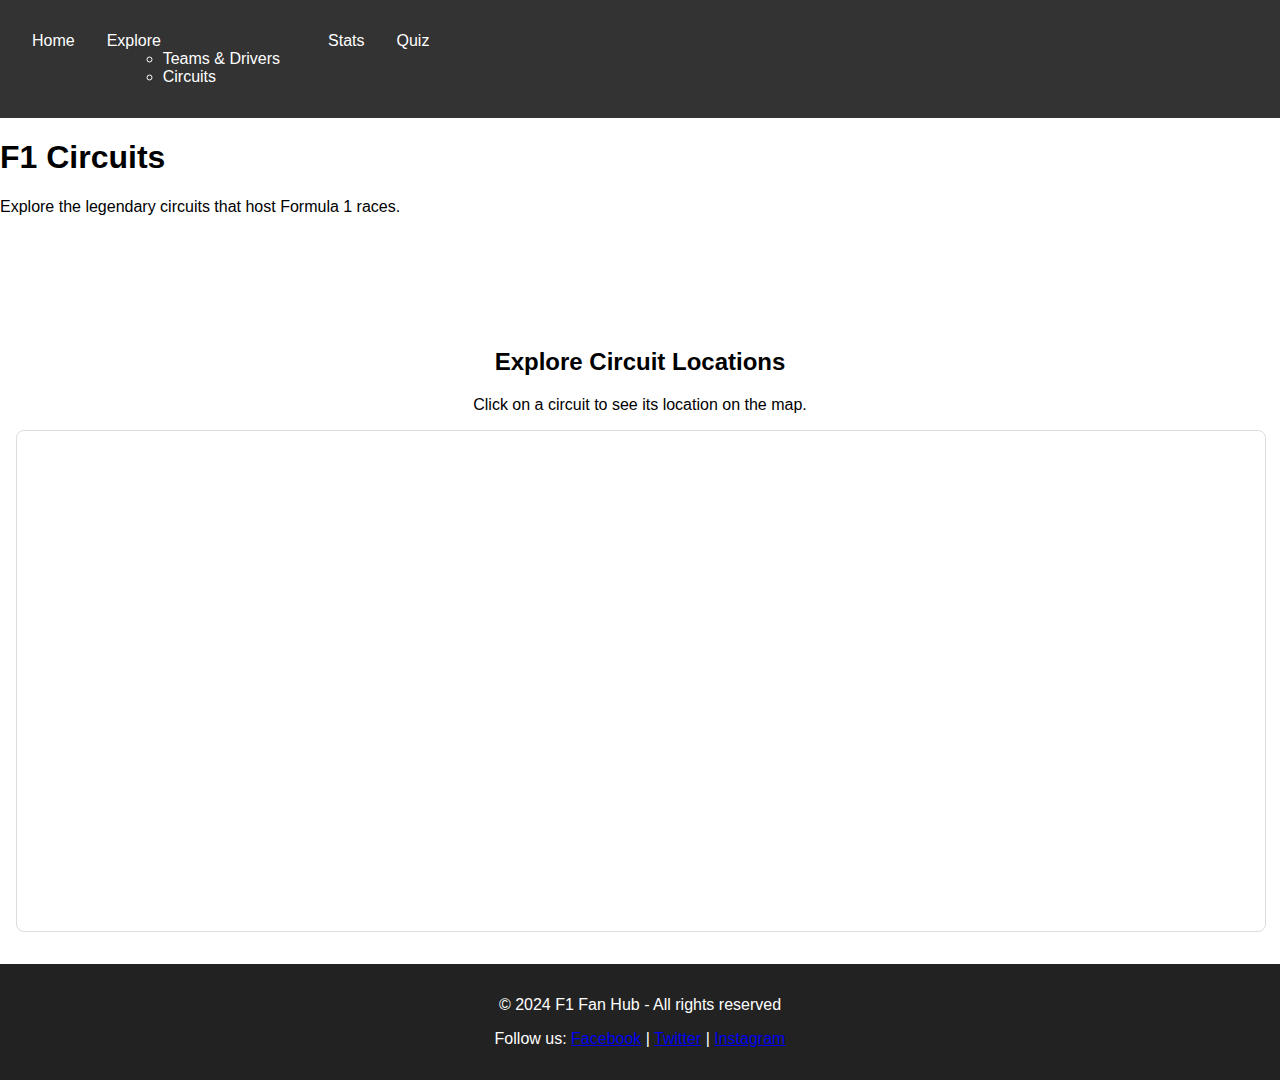
==== circuits.html @ 29d22ce5 "Add initial project files including settings, data, styles, and HTML structure for Formula 1 applica" ====
<!DOCTYPE html>
<html lang="en">
<head>
  <meta charset="UTF-8">
  <meta name="viewport" content="width=device-width, initial-scale=1.0">
  <title>Circuits</title>
  <link rel="stylesheet" href="/styles/circuits.css">
</head>
<body>
  <!-- HEADER -->
  <header>
    <nav>
      <ul class="menu">
        <li><a href="index.html">Home</a></li>
        <li class="dropdown">
          <a href="#">Explore</a>
          <ul class="dropdown-menu">
            <li><a href="teams.html">Teams & Drivers</a></li>
            <li><a href="circuits.html">Circuits</a></li>
          </ul>
        </li>
        <li><a href="stats.html">Stats</a></li>
        <li><a href="quiz.html">Quiz</a></li>
      </ul>
    </nav>
  </header>

  <!-- MAIN CONTENT -->
  <main>
    <!-- Title Section -->
    <section class="page-header">
      <h1>F1 Circuits</h1>
      <p>Explore the legendary circuits that host Formula 1 races.</p>
    </section>

    <!-- Circuits Grid -->
    <section class="circuits">
      <div id="circuits-grid" class="grid">
        <!-- Dynamic content populated with JavaScript -->
      </div>
    </section>

    <!-- Circuit Map Section -->
    <section class="map-section">
      <h2>Explore Circuit Locations</h2>
      <p>Click on a circuit to see its location on the map.</p>
      <div id="map" class="map"></div>
    </section>
  </main>

  <!-- FOOTER -->
  <footer>
    <p>© 2024 F1 Fan Hub - All rights reserved</p>
    <p>Follow us: 
      <a href="#" aria-label="Facebook">Facebook</a> | 
      <a href="#" aria-label="Twitter">Twitter</a> | 
      <a href="#" aria-label="Instagram">Instagram</a>
    </p>
  </footer>

  <!-- JavaScript -->
  <script src="script.js"></script>
</body>
</html>
---- styles/circuits.css ----
/* General styles */
body {
  font-family: Arial, sans-serif;
  margin: 0;
  padding: 0;
}

header {
  background: #333;
  color: white;
  padding: 1rem;
}

.menu {
  display: flex;
  list-style: none;
  padding: 0;
}

.menu li {
  margin: 0 1rem;
}

.menu a {
  text-decoration: none;
  color: white;
}

/* Circuits Section */
.circuits {
  padding: 2rem 1rem;
}

.circuit-card {
  background: white;
  border: 1px solid #ddd;
  border-radius: 8px;
  padding: 1rem;
  text-align: center;
  transition: transform 0.2s, box-shadow 0.2s;
}

.circuit-card:hover {
  transform: scale(1.05);
  box-shadow: 0 4px 8px rgba(0, 0, 0, 0.2);
}

.circuit-image {
  max-width: 100%;
  border-radius: 8px;
  margin-bottom: 1rem;
}

.circuit-card h3 {
  font-size: 1.5rem;
  margin-bottom: 0.5rem;
}

.circuit-card p {
  color: #555;
}

.map-section {
  padding: 2rem 1rem;
  text-align: center;
}

.map {
  width: 100%;
  height: 500px;
  margin-top: 1rem;
  border: 1px solid #ddd;
  border-radius: 8px;
}

/* Footer */
footer {
  background: #222;
  color: white;
  text-align: center;
  padding: 1rem;
}
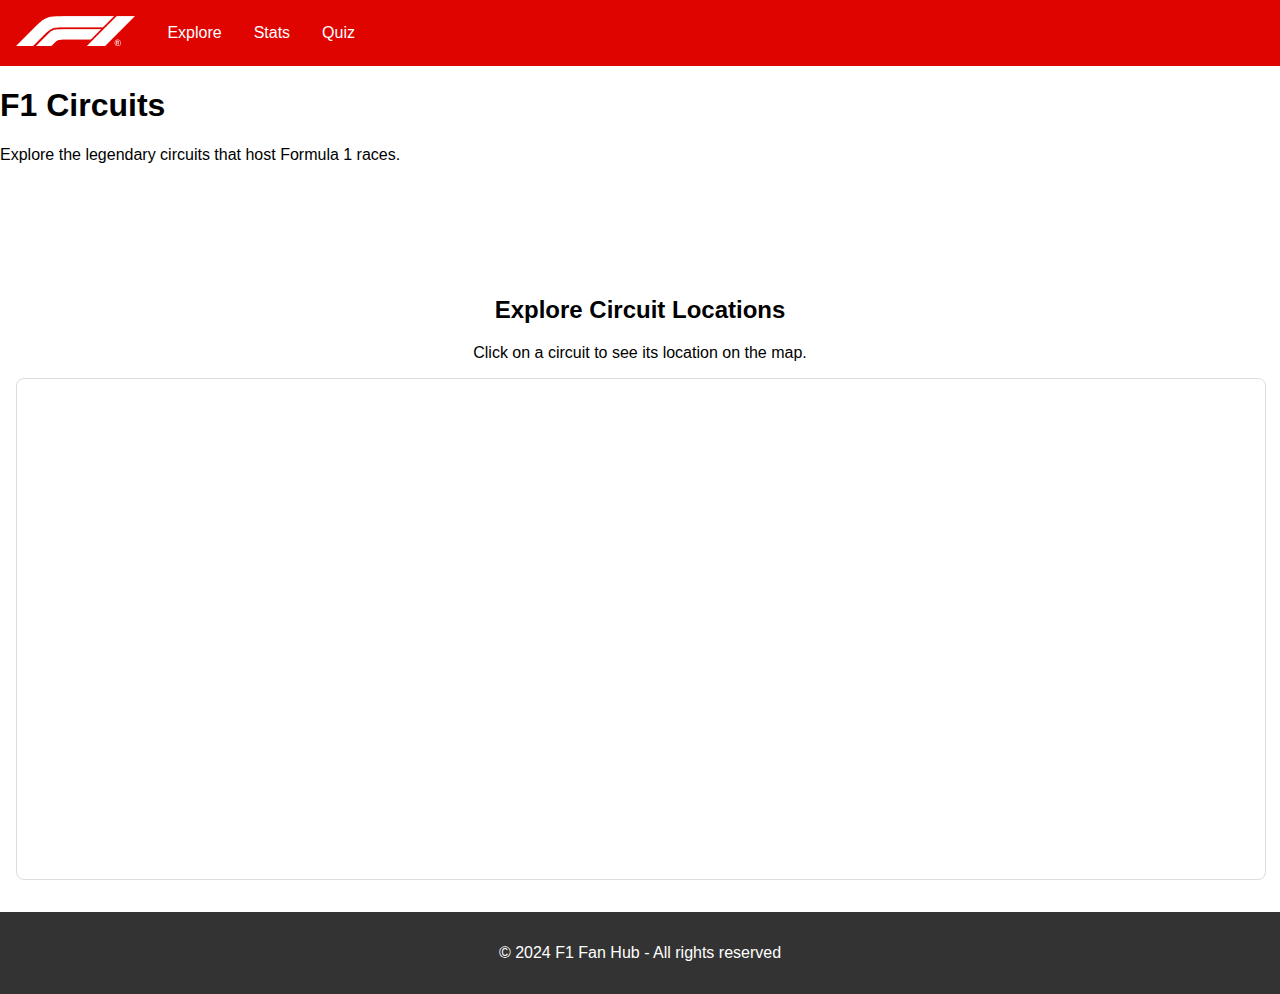
==== commit 80dfc463: "Add F1 logo and update header structure across multiple pages" ====
--- a/circuits.html
+++ b/circuits.html
@@ -9,9 +9,11 @@
 <body>
   <!-- HEADER -->
   <header>
+    <a href="index.html">
+      <img src="images/f1_logo.png" alt="F1 Logo" class="logo">
+    </a>
     <nav>
       <ul class="menu">
-        <li><a href="index.html">Home</a></li>
         <li class="dropdown">
           <a href="#">Explore</a>
           <ul class="dropdown-menu">
@@ -51,11 +53,7 @@
   <!-- FOOTER -->
   <footer>
     <p>© 2024 F1 Fan Hub - All rights reserved</p>
-    <p>Follow us: 
-      <a href="#" aria-label="Facebook">Facebook</a> | 
-      <a href="#" aria-label="Twitter">Twitter</a> | 
-      <a href="#" aria-label="Instagram">Instagram</a>
-    </p>
+    
   </footer>
 
   <!-- JavaScript -->
--- a/styles/circuits.css
+++ b/styles/circuits.css
@@ -1,20 +1,48 @@
 /* General styles */
+html, body{
+  height: 100%;
+}
+
 body {
+  display: flex;
+  flex-direction: column;
   font-family: Arial, sans-serif;
   margin: 0;
   padding: 0;
 }
 
 header {
-  background: #333;
+  display: flex;
+  align-items: center;
+  background: #E00400;
   color: white;
   padding: 1rem;
 }
+
+main
+{
+  flex: 1;
+}
+
+/* Footer */
+footer {
+  background: #333;
+  color: white;
+  text-align: center;
+  padding: 1rem;
+}
+
+header .logo{
+  height: 30px;
+  margin-right: 1rem;
+}
+
 
 .menu {
   display: flex;
   list-style: none;
   padding: 0;
+  margin: 0;
 }
 
 .menu li {
@@ -73,10 +101,38 @@
   border-radius: 8px;
 }
 
-/* Footer */
-footer {
-  background: #222;
-  color: white;
-  text-align: center;
-  padding: 1rem;
+
+
+
+.dropdown {
+  position: relative;
 }
+
+.dropdown-menu {
+  display: none;
+  position: absolute;
+  top: 100%;
+  left: 0;
+  background-color: #fff;
+  box-shadow: 0 2px 5px rgba(0,0,0,0.2);
+  min-width: 150px;
+  z-index: 1;
+}
+
+.dropdown:hover .dropdown-menu {
+  display: block;
+}
+
+.dropdown-menu li {
+  padding: 10px;
+}
+
+.dropdown-menu li a {
+  color: #333;
+  text-decoration: none;
+  display: block;
+}
+
+.dropdown-menu li:hover {
+  background-color: #f5f5f5;
+}
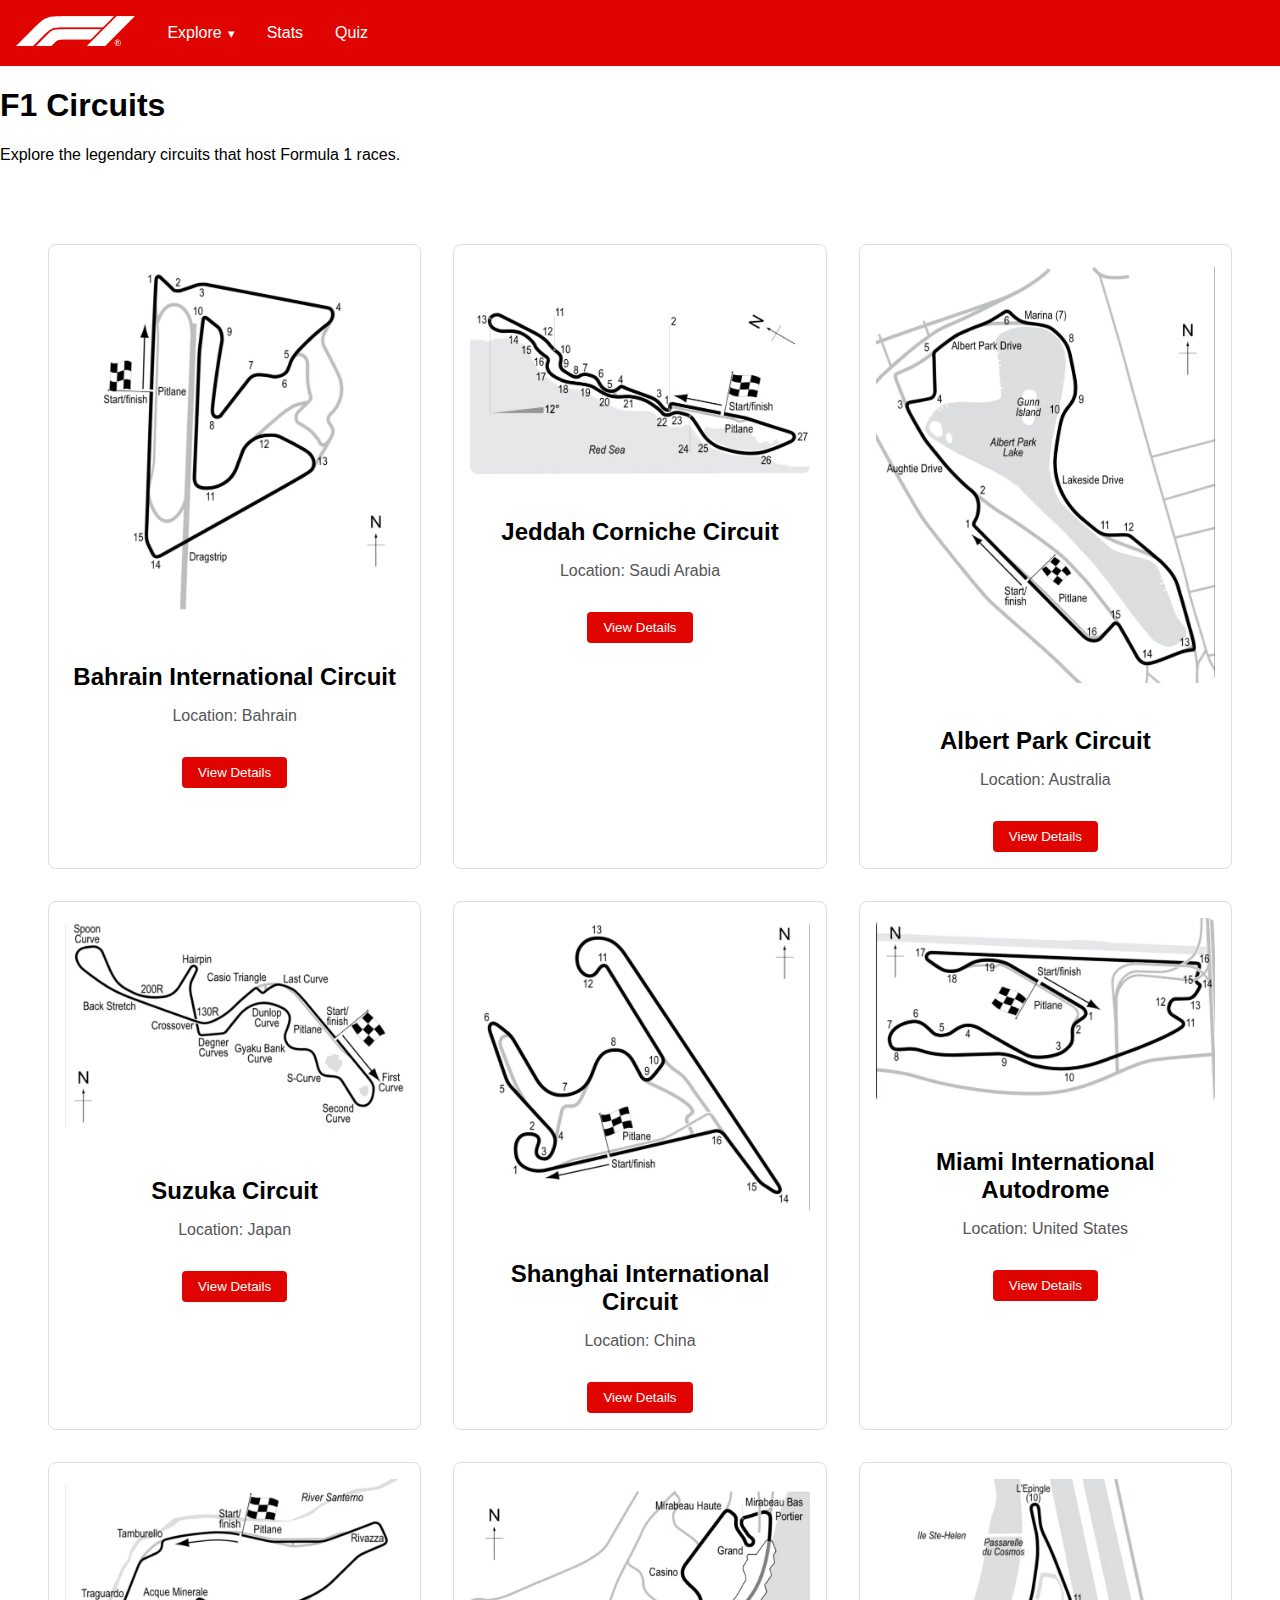
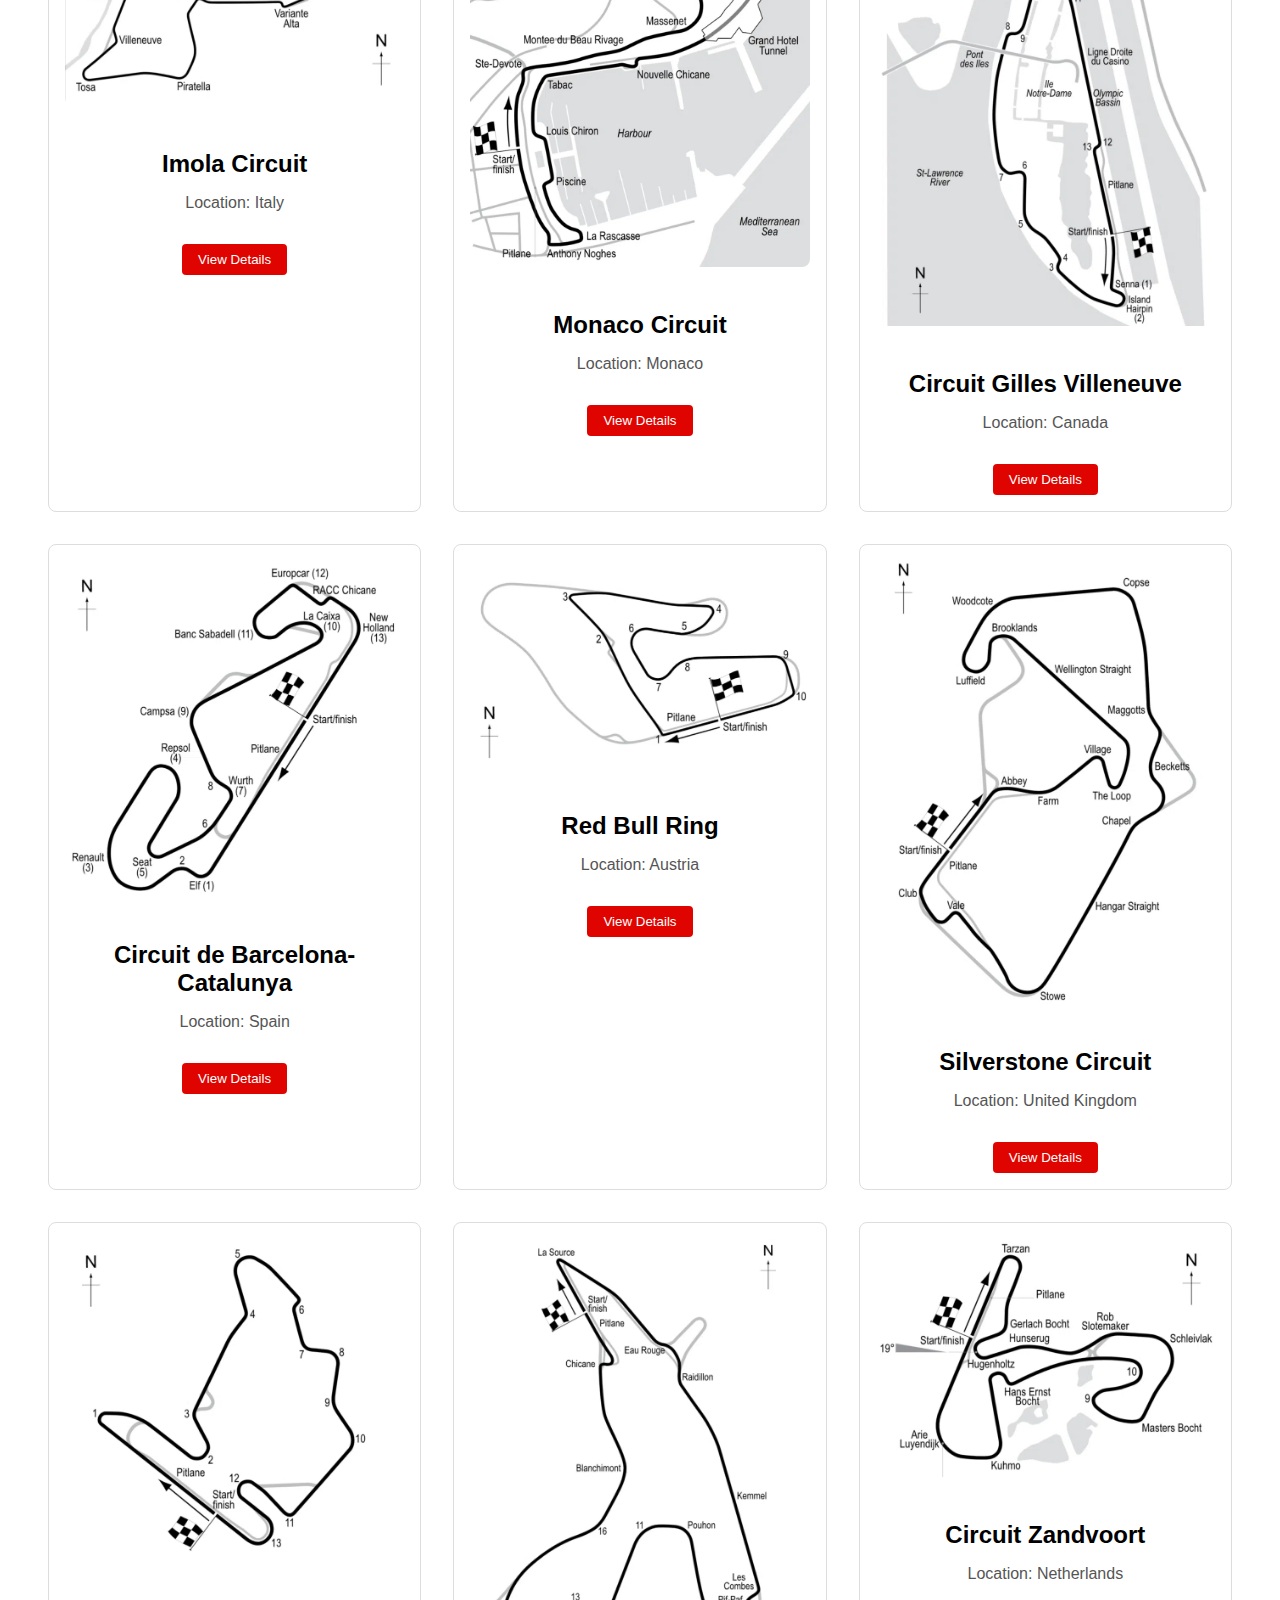
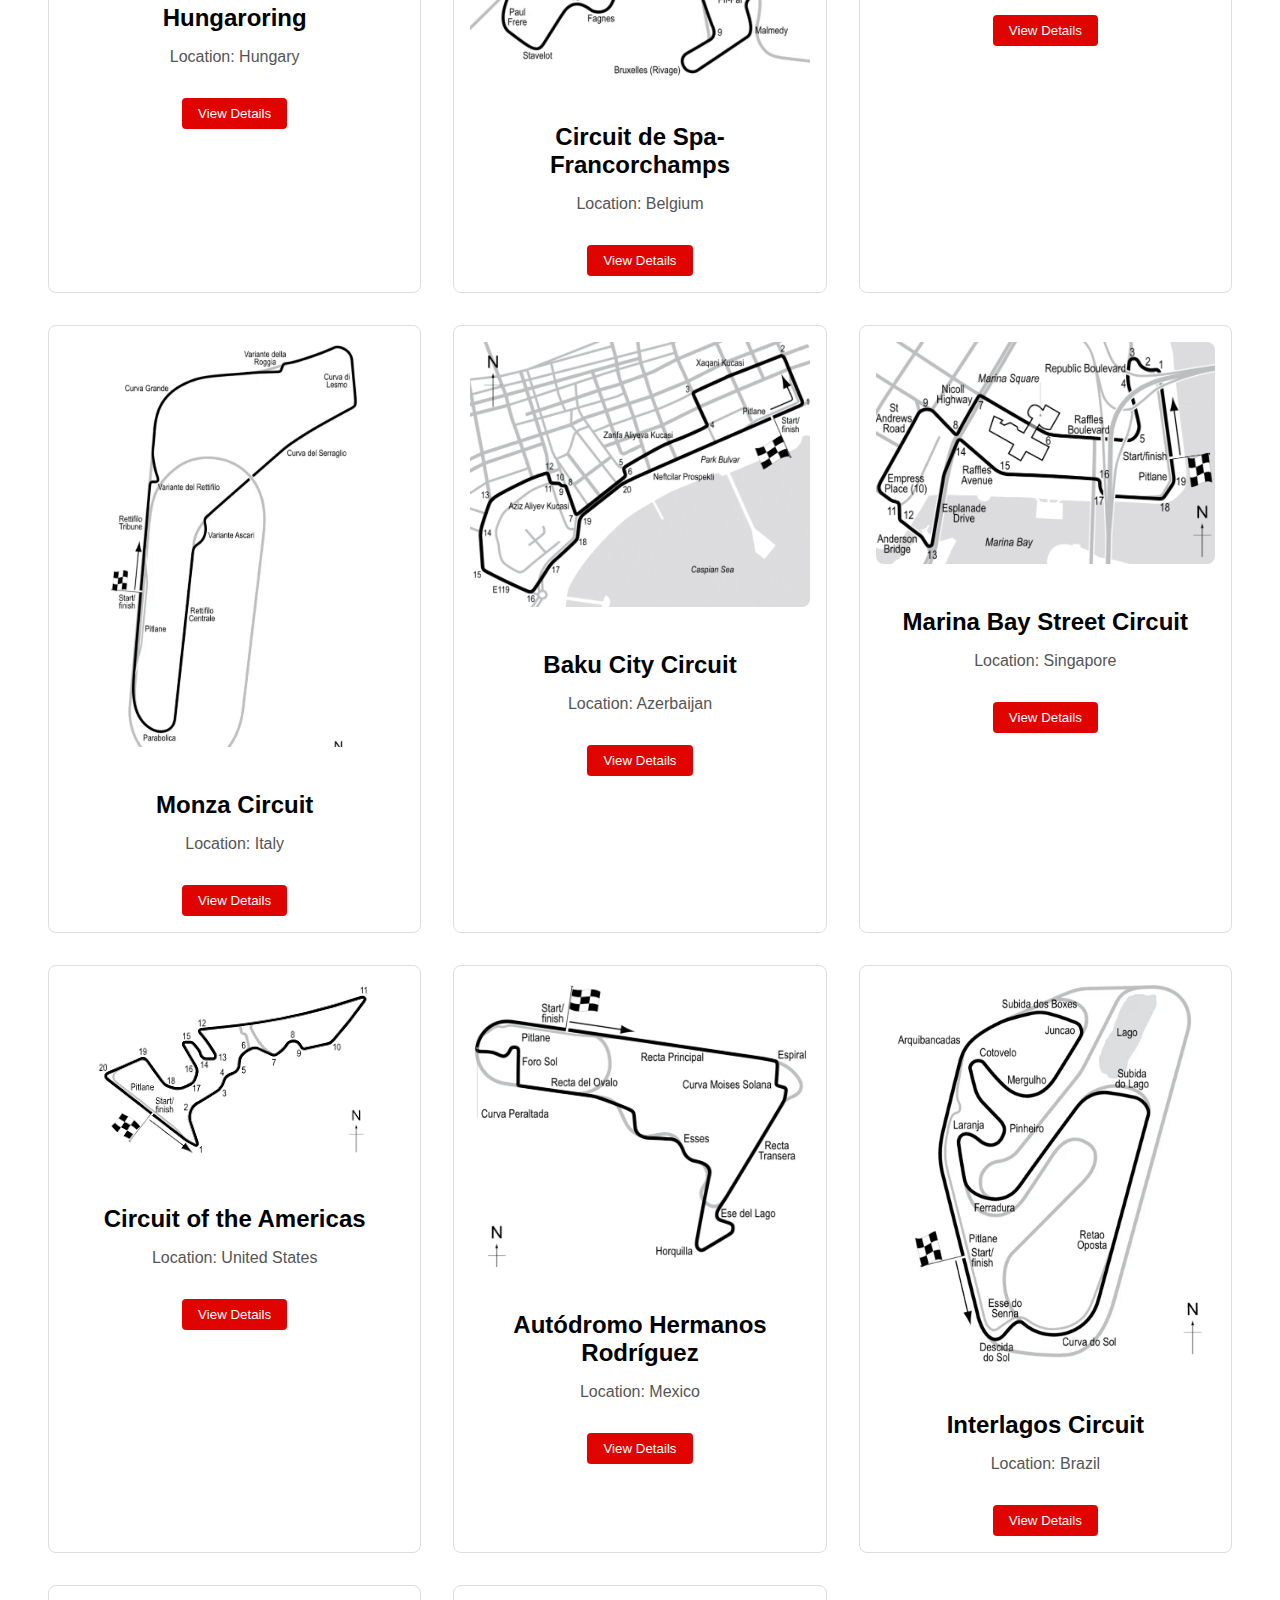
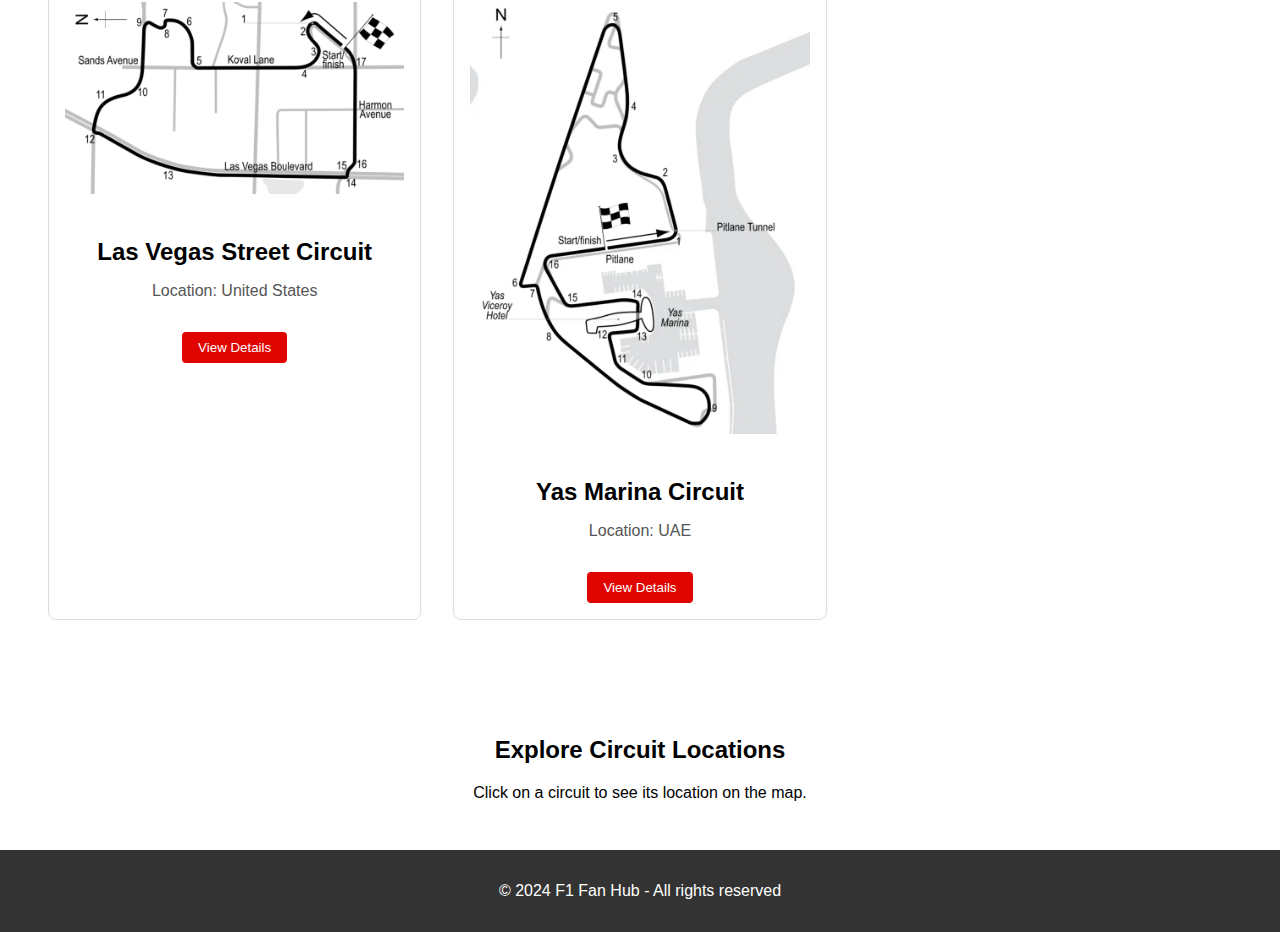
==== commit 134800a7: "Add JavaScript functionality and update HTML structure for F1 application" ====
--- a/circuits.html
+++ b/circuits.html
@@ -1,62 +1,62 @@
 <!DOCTYPE html>
 <html lang="en">
-<head>
-  <meta charset="UTF-8">
-  <meta name="viewport" content="width=device-width, initial-scale=1.0">
-  <title>Circuits</title>
-  <link rel="stylesheet" href="/styles/circuits.css">
-</head>
-<body>
-  <!-- HEADER -->
-  <header>
-    <a href="index.html">
-      <img src="images/f1_logo.png" alt="F1 Logo" class="logo">
-    </a>
-    <nav>
-      <ul class="menu">
-        <li class="dropdown">
-          <a href="#">Explore</a>
-          <ul class="dropdown-menu">
-            <li><a href="teams.html">Teams & Drivers</a></li>
-            <li><a href="circuits.html">Circuits</a></li>
-          </ul>
-        </li>
-        <li><a href="stats.html">Stats</a></li>
-        <li><a href="quiz.html">Quiz</a></li>
-      </ul>
-    </nav>
-  </header>
+  <head>
+    <meta charset="UTF-8" />
+    <meta name="viewport" content="width=device-width, initial-scale=1.0" />
+    <title>Circuits</title>
+    <link rel="stylesheet" href="styles/circuits.css" />
+    
+    <script src="script/circuits.js"></script>
+  </head>
+  <body>
+    <!-- HEADER -->
+     <header>
+      <a href="index.html">
+        <img src="images/f1_logo.png" alt="F1 Logo" class="logo" />
+      </a>
+      <nav>
+        <ul class="menu">
+          <li class="dropdown">
+            <a href="#">Explore</a>
+            <ul class="dropdown-menu">
+              <li><a href="teams.html">Teams & Drivers</a></li>
+              <li><a href="circuits.html">Circuits</a></li>
+            </ul>
+          </li>
+          <li><a href="stats.html">Stats</a></li>
+          <li><a href="quiz.html">Quiz</a></li>
+        </ul>
+      </nav>
+    </header>
 
-  <!-- MAIN CONTENT -->
-  <main>
-    <!-- Title Section -->
-    <section class="page-header">
-      <h1>F1 Circuits</h1>
-      <p>Explore the legendary circuits that host Formula 1 races.</p>
-    </section>
+    <!-- MAIN CONTENT -->
+    <main>
+      <!-- Title Section -->
+      <section class="page-header">
+        <h1>F1 Circuits</h1>
+        <p>Explore the legendary circuits that host Formula 1 races.</p>
+      </section>
 
-    <!-- Circuits Grid -->
-    <section class="circuits">
-      <div id="circuits-grid" class="grid">
-        <!-- Dynamic content populated with JavaScript -->
-      </div>
-    </section>
+      <!-- Circuits Grid -->
+      <section class="circuits">
+        <div id="circuits-grid" class="grid">
+          <!-- Dynamic content populated with JavaScript -->
+        </div>
+      </section>
 
-    <!-- Circuit Map Section -->
-    <section class="map-section">
-      <h2>Explore Circuit Locations</h2>
-      <p>Click on a circuit to see its location on the map.</p>
-      <div id="map" class="map"></div>
-    </section>
-  </main>
+      <!-- Circuit Map Section -->
+      <section class="map-section">
+        <h2>Explore Circuit Locations</h2>
+        <p>Click on a circuit to see its location on the map.</p>
+        <div id="map" class="map"></div>
+      </section>
+    </main>
 
-  <!-- FOOTER -->
-  <footer>
-    <p>© 2024 F1 Fan Hub - All rights reserved</p>
-    
-  </footer>
+    <!-- FOOTER -->
+    <footer>
+      <p>© 2024 F1 Fan Hub - All rights reserved</p>
+    </footer>
 
-  <!-- JavaScript -->
-  <script src="script.js"></script>
-</body>
+    <!-- JavaScript -->
+  </body>
 </html>
--- a/styles/circuits.css
+++ b/styles/circuits.css
@@ -1,5 +1,6 @@
 /* General styles */
-html, body{
+html,
+body {
   height: 100%;
 }
 
@@ -14,13 +15,12 @@
 header {
   display: flex;
   align-items: center;
-  background: #E00400;
+  background: #e00400;
   color: white;
   padding: 1rem;
 }
 
-main
-{
+main {
   flex: 1;
 }
 
@@ -32,11 +32,10 @@
   padding: 1rem;
 }
 
-header .logo{
+header .logo {
   height: 30px;
   margin-right: 1rem;
 }
-
 
 .menu {
   display: flex;
@@ -93,30 +92,93 @@
   text-align: center;
 }
 
-.map {
+.circuit-info {
   width: 100%;
-  height: 500px;
-  margin-top: 1rem;
+  max-width: 600px;
+  margin: 2rem auto;
+  padding: 2rem;
+  background: white;
   border: 1px solid #ddd;
   border-radius: 8px;
-}
-
-
-
+  box-shadow: 0 2px 4px rgba(0, 0, 0, 0.1);
+}
+
+.circuit-info h3 {
+  color: #e00400;
+  margin-bottom: 1rem;
+}
+
+.circuit-info p {
+  margin: 0.5rem 0;
+  color: #333;
+}
+
+.grid {
+  display: grid;
+  grid-template-columns: repeat(auto-fit, minmax(300px, 1fr));
+  gap: 2rem;
+  padding: 2rem;
+}
+
+.btn {
+  background: #e00400;
+  color: white;
+  border: none;
+  padding: 0.5rem 1rem;
+  border-radius: 4px;
+  cursor: pointer;
+  margin-top: 1rem;
+}
+
+.btn:hover {
+  background: #b30300;
+}
 
 .dropdown {
   position: relative;
+}
+
+.dropdown::after {
+  content: "";
+  position: absolute;
+  height: 20px;
+  width: 100%;
+  bottom: -20px;
+  left: 0;
+}
+
+.dropdown > a::after {
+  content: "▾";
+  font-size: 0.8em;
+  margin-left: 6px;
 }
 
 .dropdown-menu {
   display: none;
   position: absolute;
   top: 100%;
-  left: 0;
-  background-color: #fff;
-  box-shadow: 0 2px 5px rgba(0,0,0,0.2);
-  min-width: 150px;
+  left: 50%;
+  transform: translateX(-50%);
+  background-color: white;
+  box-shadow: 0 4px 12px rgba(0, 0, 0, 0.1);
+  min-width: 180px;
   z-index: 1;
+  border-radius: 0 0 4px 4px;
+  border-top: 3px solid #e00400;
+  overflow: hidden;
+  animation: dropdownFade 0.2s ease;
+  padding: 5px 0;
+}
+
+@keyframes dropdownFade {
+  from {
+    opacity: 0;
+    transform: translateX(-50%) translateY(-10px);
+  }
+  to {
+    opacity: 1;
+    transform: translateX(-50%) translateY(0);
+  }
 }
 
 .dropdown:hover .dropdown-menu {
@@ -124,15 +186,30 @@
 }
 
 .dropdown-menu li {
-  padding: 10px;
+  padding: 8px 12px;
+  margin: 0;
+  border-bottom: 1px solid #eee;
+  transition: all 0.2s ease;
+}
+
+.dropdown-menu li:last-child {
+  border-bottom: none;
 }
 
 .dropdown-menu li a {
   color: #333;
-  text-decoration: none;
+  font-size: 0.9em;
+  font-weight: 500;
+  transition: all 0.2s ease;
   display: block;
+  padding-left: 0;
 }
 
 .dropdown-menu li:hover {
-  background-color: #f5f5f5;
-}
+  background-color: #fff5f5;
+}
+
+.dropdown-menu li:hover a {
+  color: #e00400;
+  transform: translateX(3px);
+}
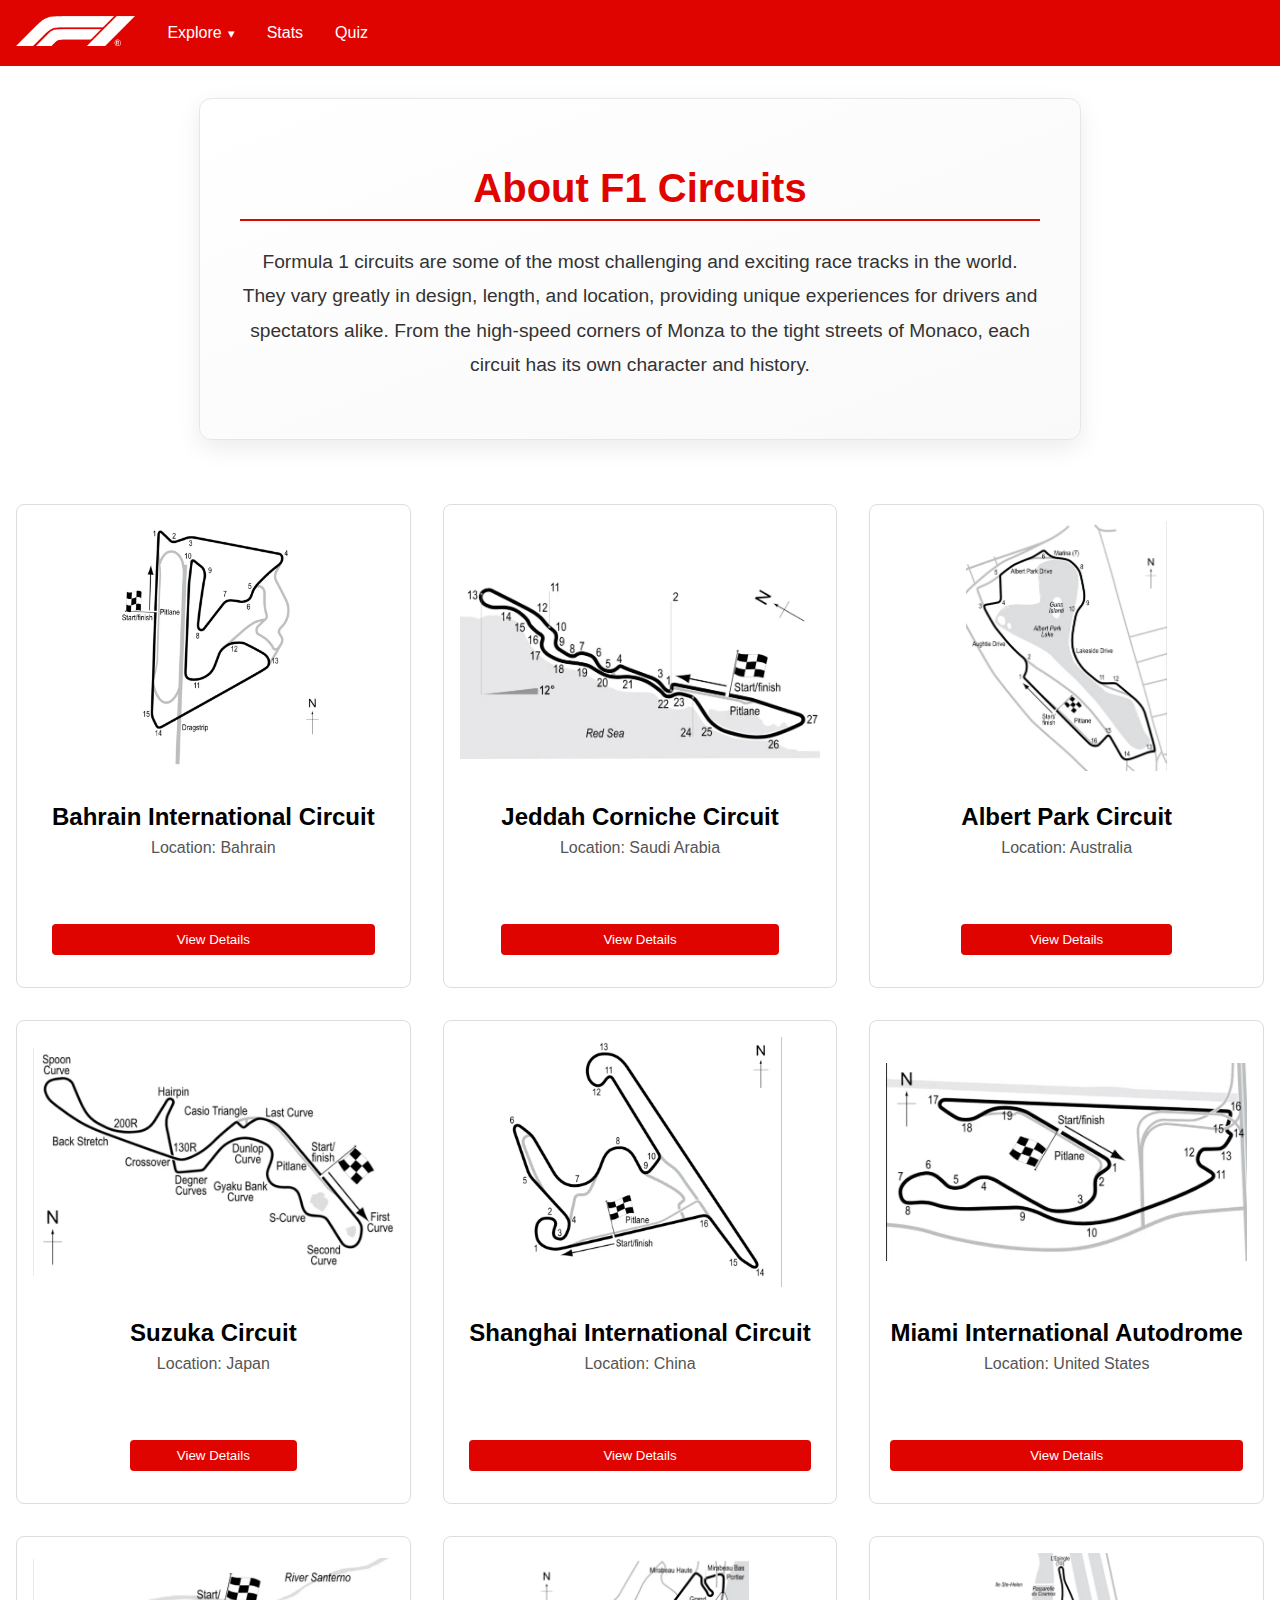
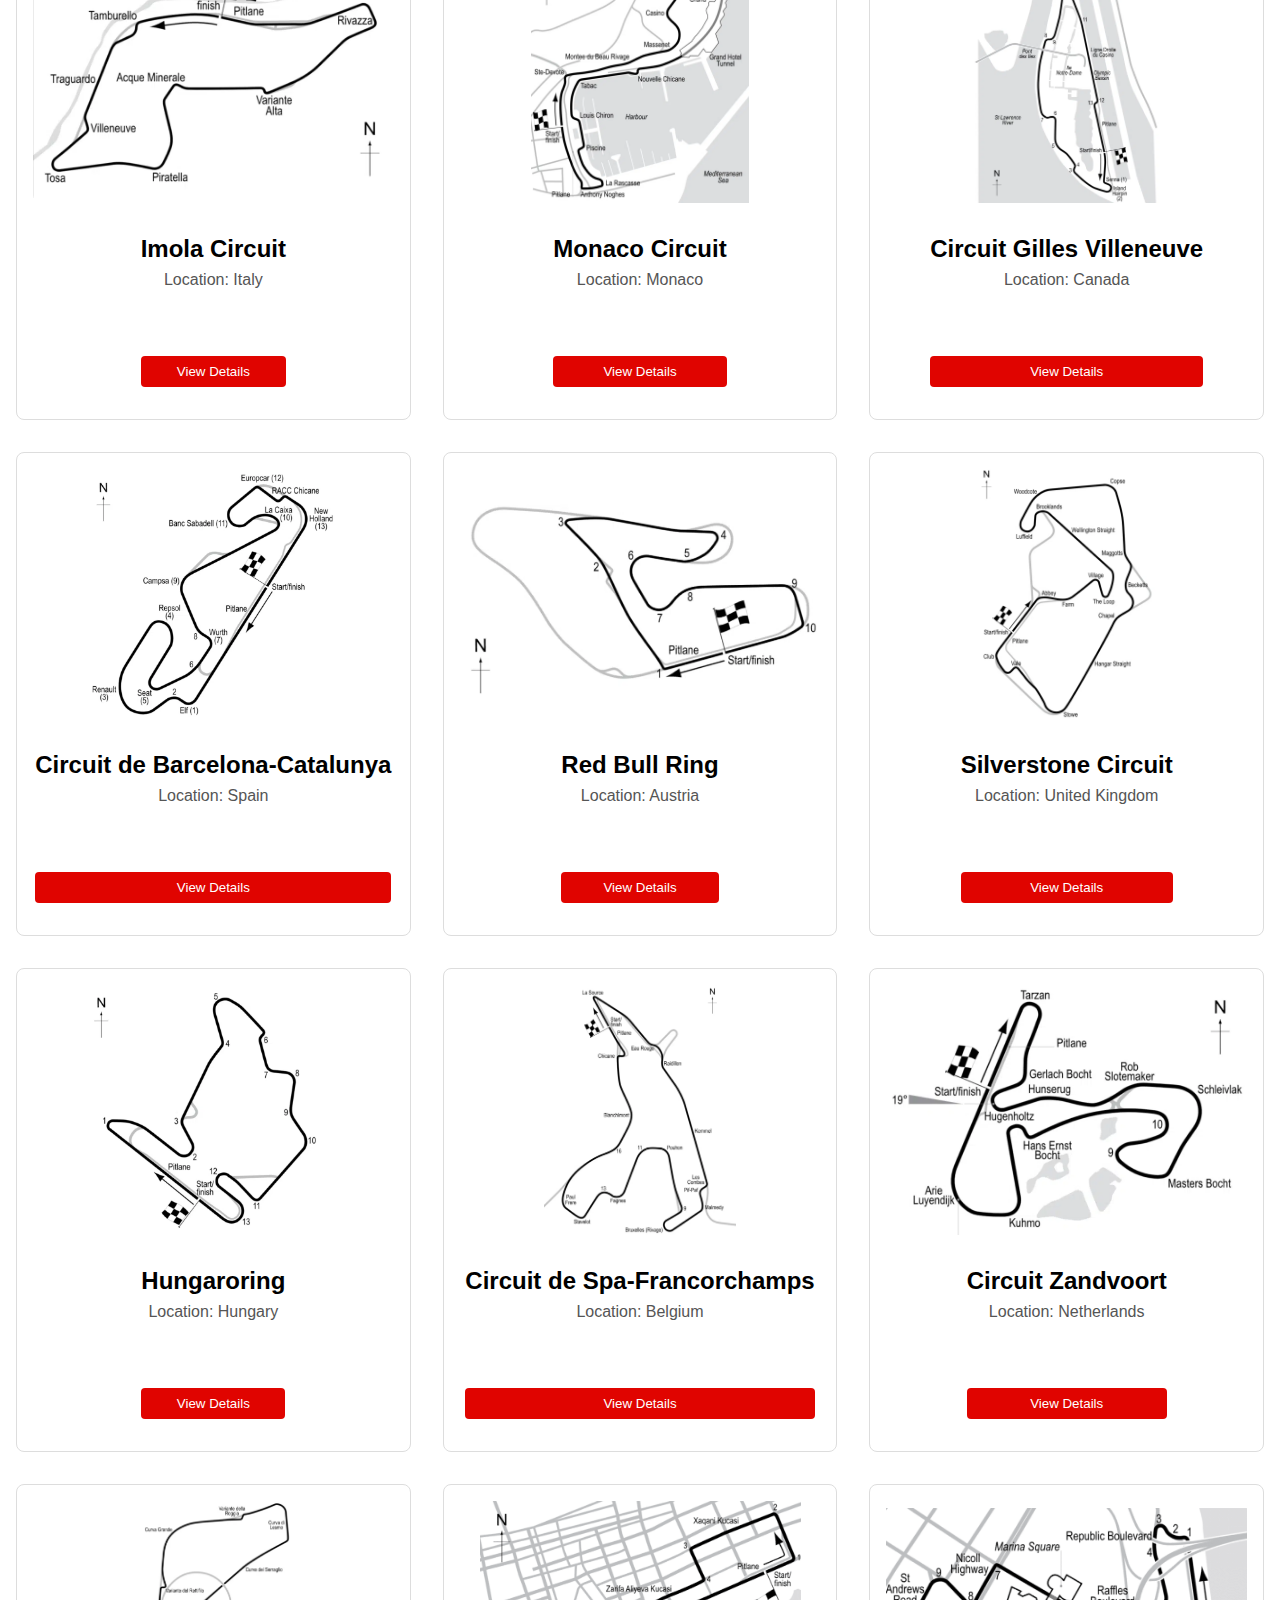
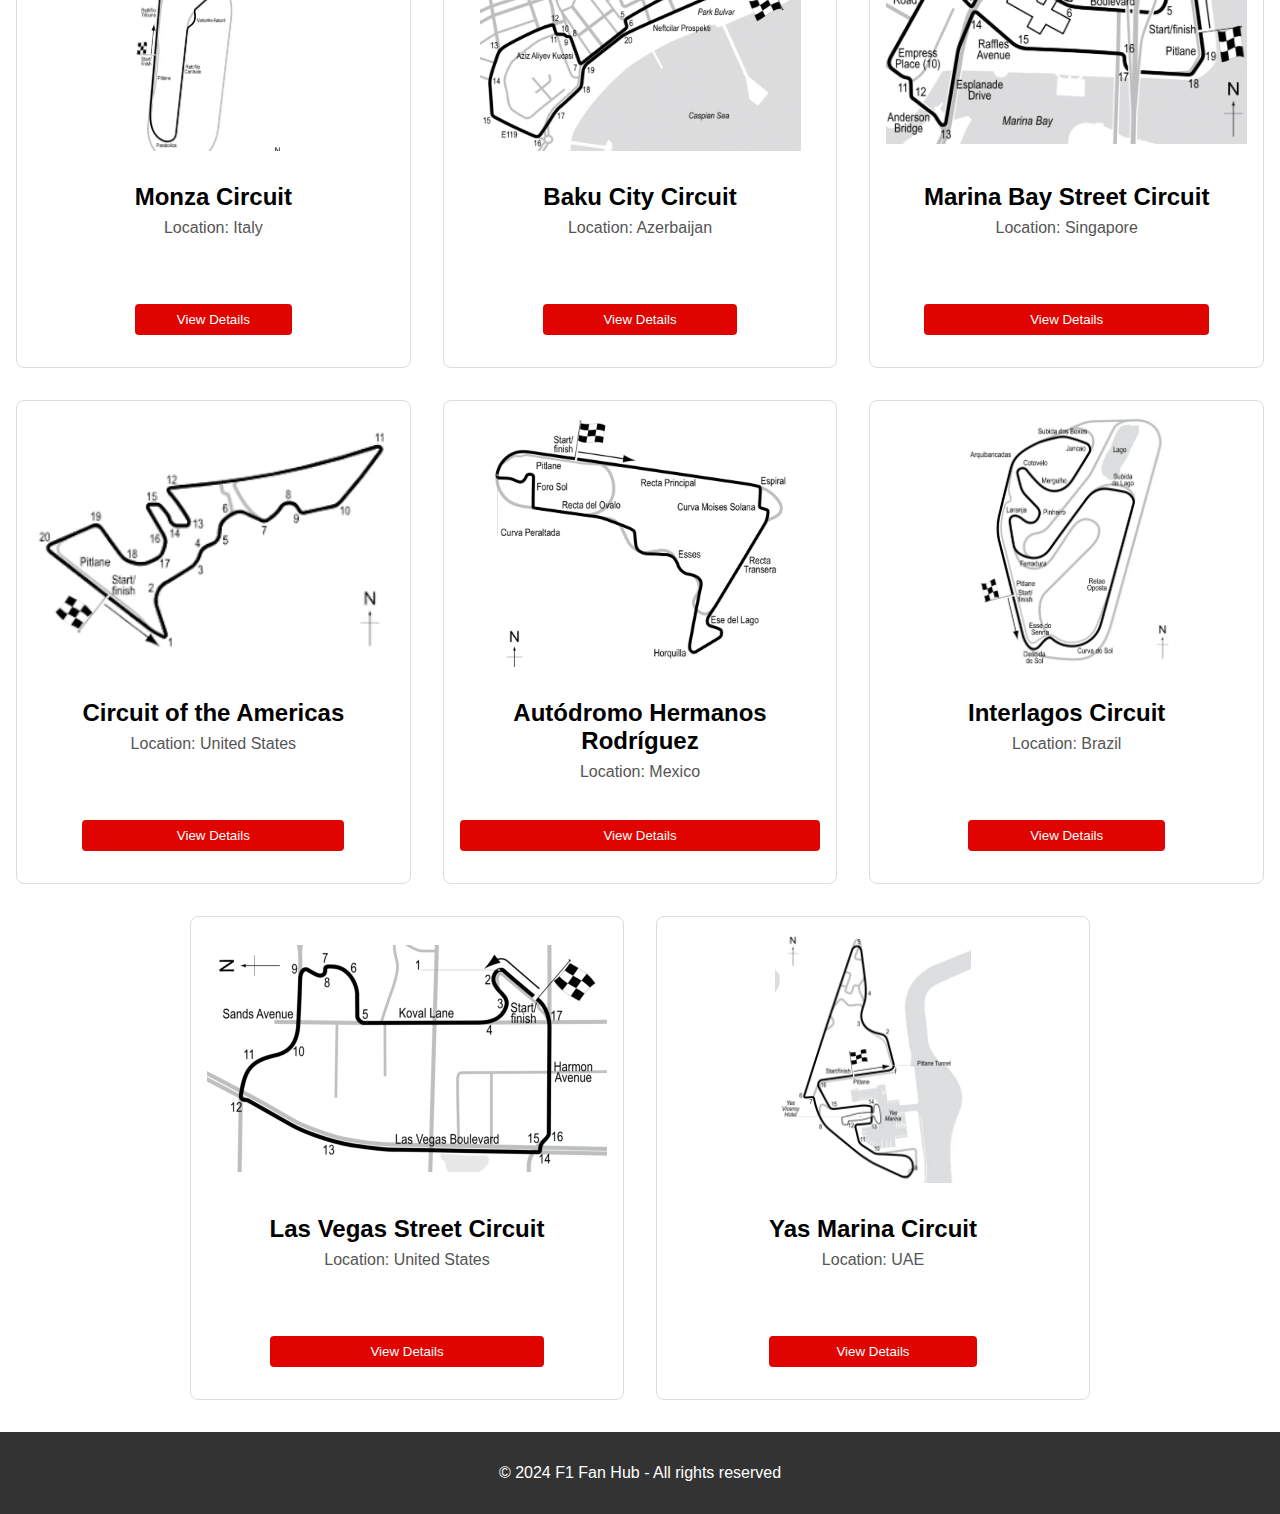
==== commit f8bbff44: "Remove unused JavaScript file and enhance responsive design across multiple stylesheets and HTML str" ====
--- a/circuits.html
+++ b/circuits.html
@@ -5,12 +5,12 @@
     <meta name="viewport" content="width=device-width, initial-scale=1.0" />
     <title>Circuits</title>
     <link rel="stylesheet" href="styles/circuits.css" />
-    
+
     <script src="script/circuits.js"></script>
   </head>
   <body>
     <!-- HEADER -->
-     <header>
+    <header>
       <a href="index.html">
         <img src="images/f1_logo.png" alt="F1 Logo" class="logo" />
       </a>
@@ -31,10 +31,16 @@
 
     <!-- MAIN CONTENT -->
     <main>
-      <!-- Title Section -->
-      <section class="page-header">
-        <h1>F1 Circuits</h1>
-        <p>Explore the legendary circuits that host Formula 1 races.</p>
+      <!-- General Information Section -->
+      <section class="general-info">
+        <h1>About F1 Circuits</h1>
+        <p>
+          Formula 1 circuits are some of the most challenging and exciting race
+          tracks in the world. They vary greatly in design, length, and
+          location, providing unique experiences for drivers and spectators
+          alike. From the high-speed corners of Monza to the tight streets of
+          Monaco, each circuit has its own character and history.
+        </p>
       </section>
 
       <!-- Circuits Grid -->
@@ -42,13 +48,7 @@
         <div id="circuits-grid" class="grid">
           <!-- Dynamic content populated with JavaScript -->
         </div>
-      </section>
-
-      <!-- Circuit Map Section -->
-      <section class="map-section">
-        <h2>Explore Circuit Locations</h2>
-        <p>Click on a circuit to see its location on the map.</p>
-        <div id="map" class="map"></div>
+        <div id="circuit-details" class="circuit-details"></div>
       </section>
     </main>
 
--- a/styles/circuits.css
+++ b/styles/circuits.css
@@ -55,6 +55,10 @@
 
 /* Circuits Section */
 .circuits {
+  display: flex;
+  flex-direction: column;
+  align-items: center;
+  gap: 2rem;
   padding: 2rem 1rem;
 }
 
@@ -65,6 +69,15 @@
   padding: 1rem;
   text-align: center;
   transition: transform 0.2s, box-shadow 0.2s;
+  flex: 1;
+  min-width: 280px;
+  max-width: 400px;
+  display: flex;
+  flex-direction: column;
+  align-items: center;
+  gap: 1rem;
+  height: 450px; /* Fixed height for consistency */
+  justify-content: space-between;
 }
 
 .circuit-card:hover {
@@ -73,18 +86,29 @@
 }
 
 .circuit-image {
-  max-width: 100%;
+  width: 100%;
+  height: 250px; /* Fixed height for images */
+  object-fit: contain;
   border-radius: 8px;
-  margin-bottom: 1rem;
+  margin-bottom: 0; /* Remove margin since we're using flex */
+}
+
+.circuit-info-wrapper {
+  flex: 1;
+  display: flex;
+  flex-direction: column;
+  justify-content: space-between;
+  padding: 1rem 0;
 }
 
 .circuit-card h3 {
   font-size: 1.5rem;
-  margin-bottom: 0.5rem;
+  margin: 0;
 }
 
 .circuit-card p {
   color: #555;
+  margin: 0.5rem 0;
 }
 
 .map-section {
@@ -114,10 +138,13 @@
 }
 
 .grid {
-  display: grid;
-  grid-template-columns: repeat(auto-fit, minmax(300px, 1fr));
+  display: flex;
+  flex-wrap: wrap;
+  justify-content: center;
   gap: 2rem;
-  padding: 2rem;
+  width: 100%;
+  max-width: 1400px;
+  padding: 0 1rem;
 }
 
 .btn {
@@ -128,6 +155,7 @@
   border-radius: 4px;
   cursor: pointer;
   margin-top: 1rem;
+  margin-top: auto; /* Push button to bottom */
 }
 
 .btn:hover {
@@ -213,3 +241,134 @@
   color: #e00400;
   transform: translateX(3px);
 }
+
+.circuit-details {
+  width: 100%;
+  max-width: 800px;
+  display: flex;
+  flex-direction: column;
+  gap: 1rem;
+  margin: 2rem auto;
+  padding: 2.5rem;
+  background: linear-gradient(to bottom right, #ffffff, #f9f9f9);
+  border: 1px solid #e6e6e6;
+  border-radius: 12px;
+  box-shadow: 0 8px 24px rgba(0, 0, 0, 0.08);
+  display: none;
+  text-align: left;
+}
+
+.circuit-details.active {
+  display: block;
+  animation: fadeIn 0.4s ease-out;
+}
+
+.circuit-details h3 {
+  color: #e00400;
+  font-size: 2rem;
+  margin-bottom: 1.5rem;
+  border-bottom: 2px solid #e00400;
+  padding-bottom: 0.5rem;
+}
+
+.circuit-details p {
+  font-size: 1.1rem;
+  line-height: 1.6;
+  margin: 1rem 0;
+  padding: 0.5rem 0;
+  border-bottom: 1px solid #eee;
+  display: flex;
+  justify-content: space-between;
+  align-items: center;
+  flex-wrap: wrap;
+  gap: 1rem;
+}
+
+.circuit-details p:last-child {
+  border-bottom: none;
+}
+
+@keyframes fadeIn {
+  from {
+    opacity: 0;
+    transform: translateY(-10px);
+  }
+  to {
+    opacity: 1;
+    transform: translateY(0);
+  }
+}
+
+.general-info {
+  max-width: 800px;
+  margin: 2rem auto;
+  padding: 2.5rem;
+  background: linear-gradient(to bottom right, #ffffff, #f9f9f9);
+  border: 1px solid #e6e6e6;
+  border-radius: 12px;
+  box-shadow: 0 8px 24px rgba(0, 0, 0, 0.08);
+  text-align: center;
+}
+
+.general-info h1 {
+  color: #e00400;
+  font-size: 2.5rem;
+  margin-bottom: 1.5rem;
+  border-bottom: 2px solid #e00400;
+  padding-bottom: 0.5rem;
+}
+
+.general-info p {
+  font-size: 1.2rem;
+  line-height: 1.8;
+  color: #333;
+  margin: 1rem 0;
+}
+
+/* Responsive adjustments */
+@media (max-width: 768px) {
+  .circuit-card {
+    min-width: 100%;
+  }
+
+  .circuit-details {
+    padding: 1.5rem;
+  }
+
+  .circuit-details p {
+    flex-direction: column;
+    align-items: flex-start;
+    text-align: left;
+  }
+
+  header {
+    flex-direction: column;
+    gap: 1rem;
+    padding: 1rem 0.5rem;
+  }
+
+  .menu {
+    flex-wrap: wrap;
+    justify-content: center;
+  }
+}
+
+@media (max-width: 480px) {
+  .circuit-image {
+    min-height: 120px;
+    max-height: 200px;
+    height: 200px;
+  }
+
+  .circuit-card h3 {
+    font-size: 1.2rem;
+  }
+
+  .circuit-details h3 {
+    font-size: 1.5rem;
+  }
+
+  .circuit-card {
+    height: 400px;
+  }
+}
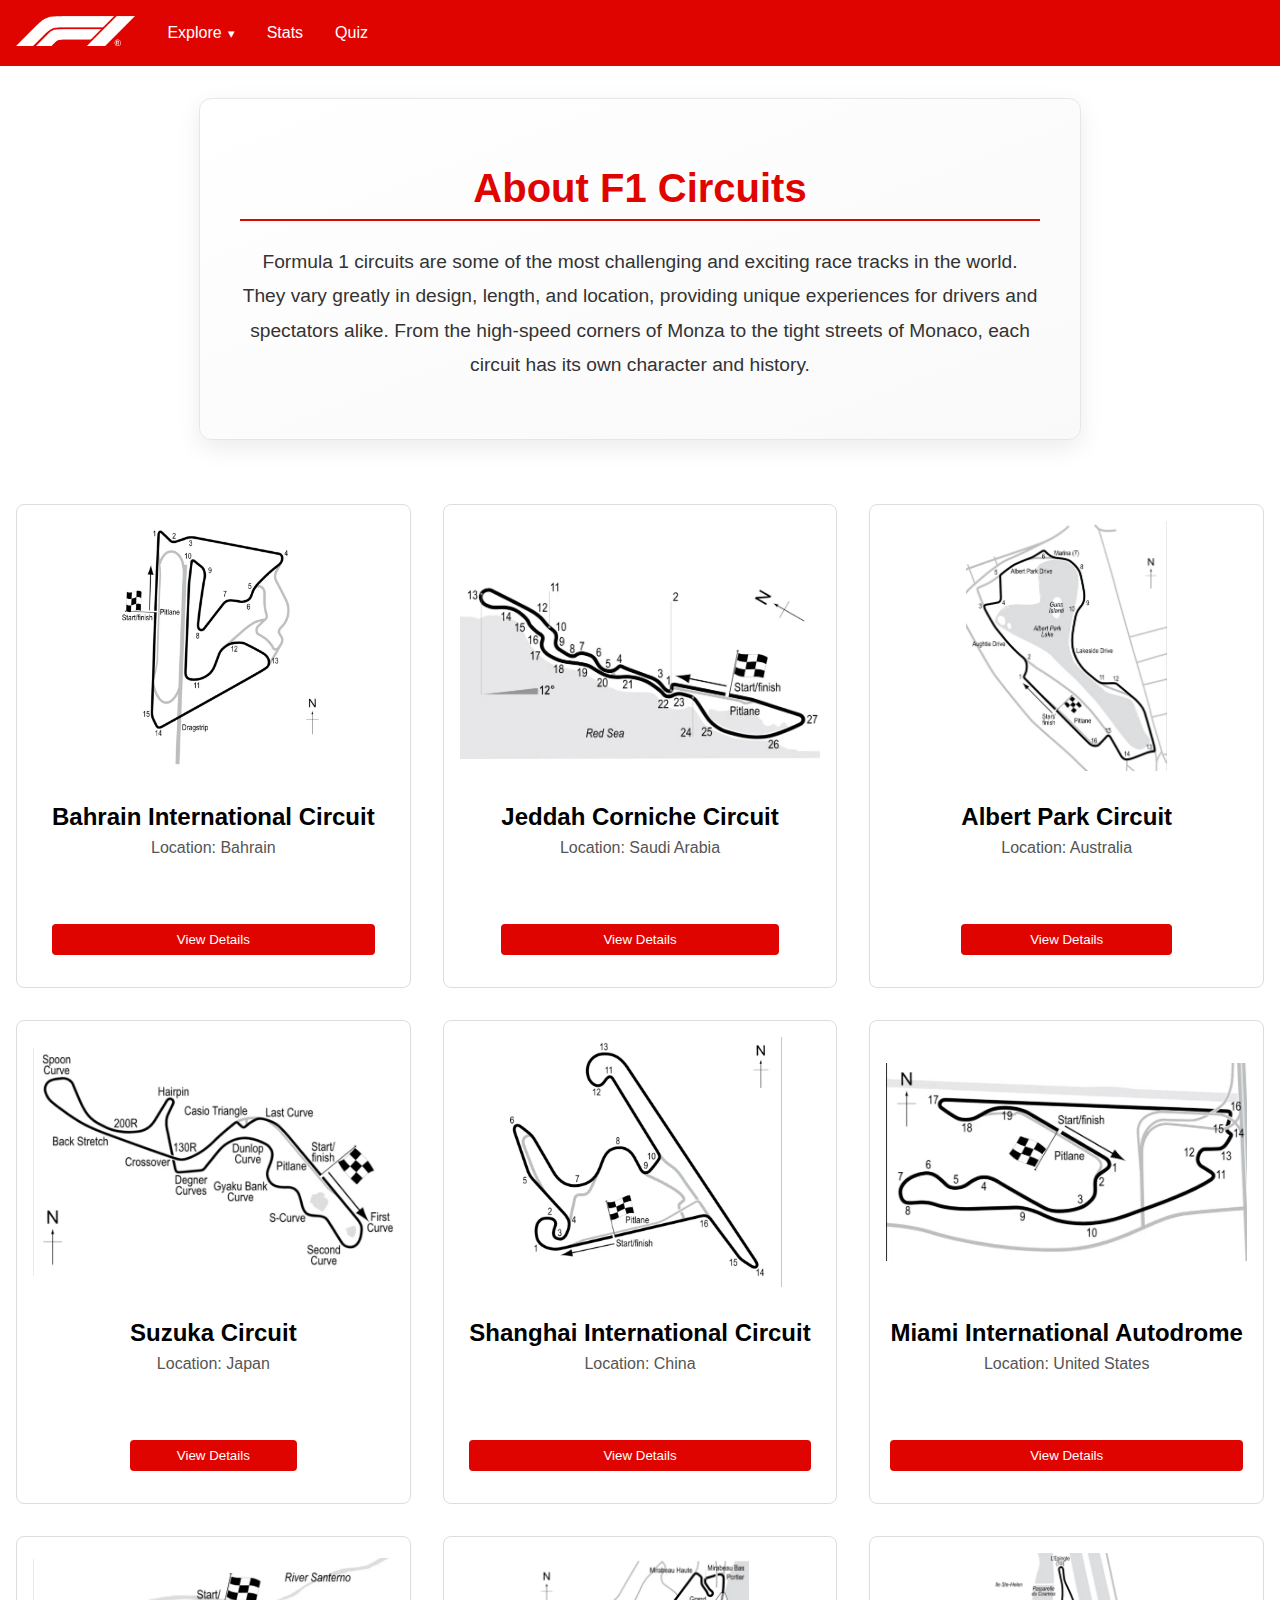
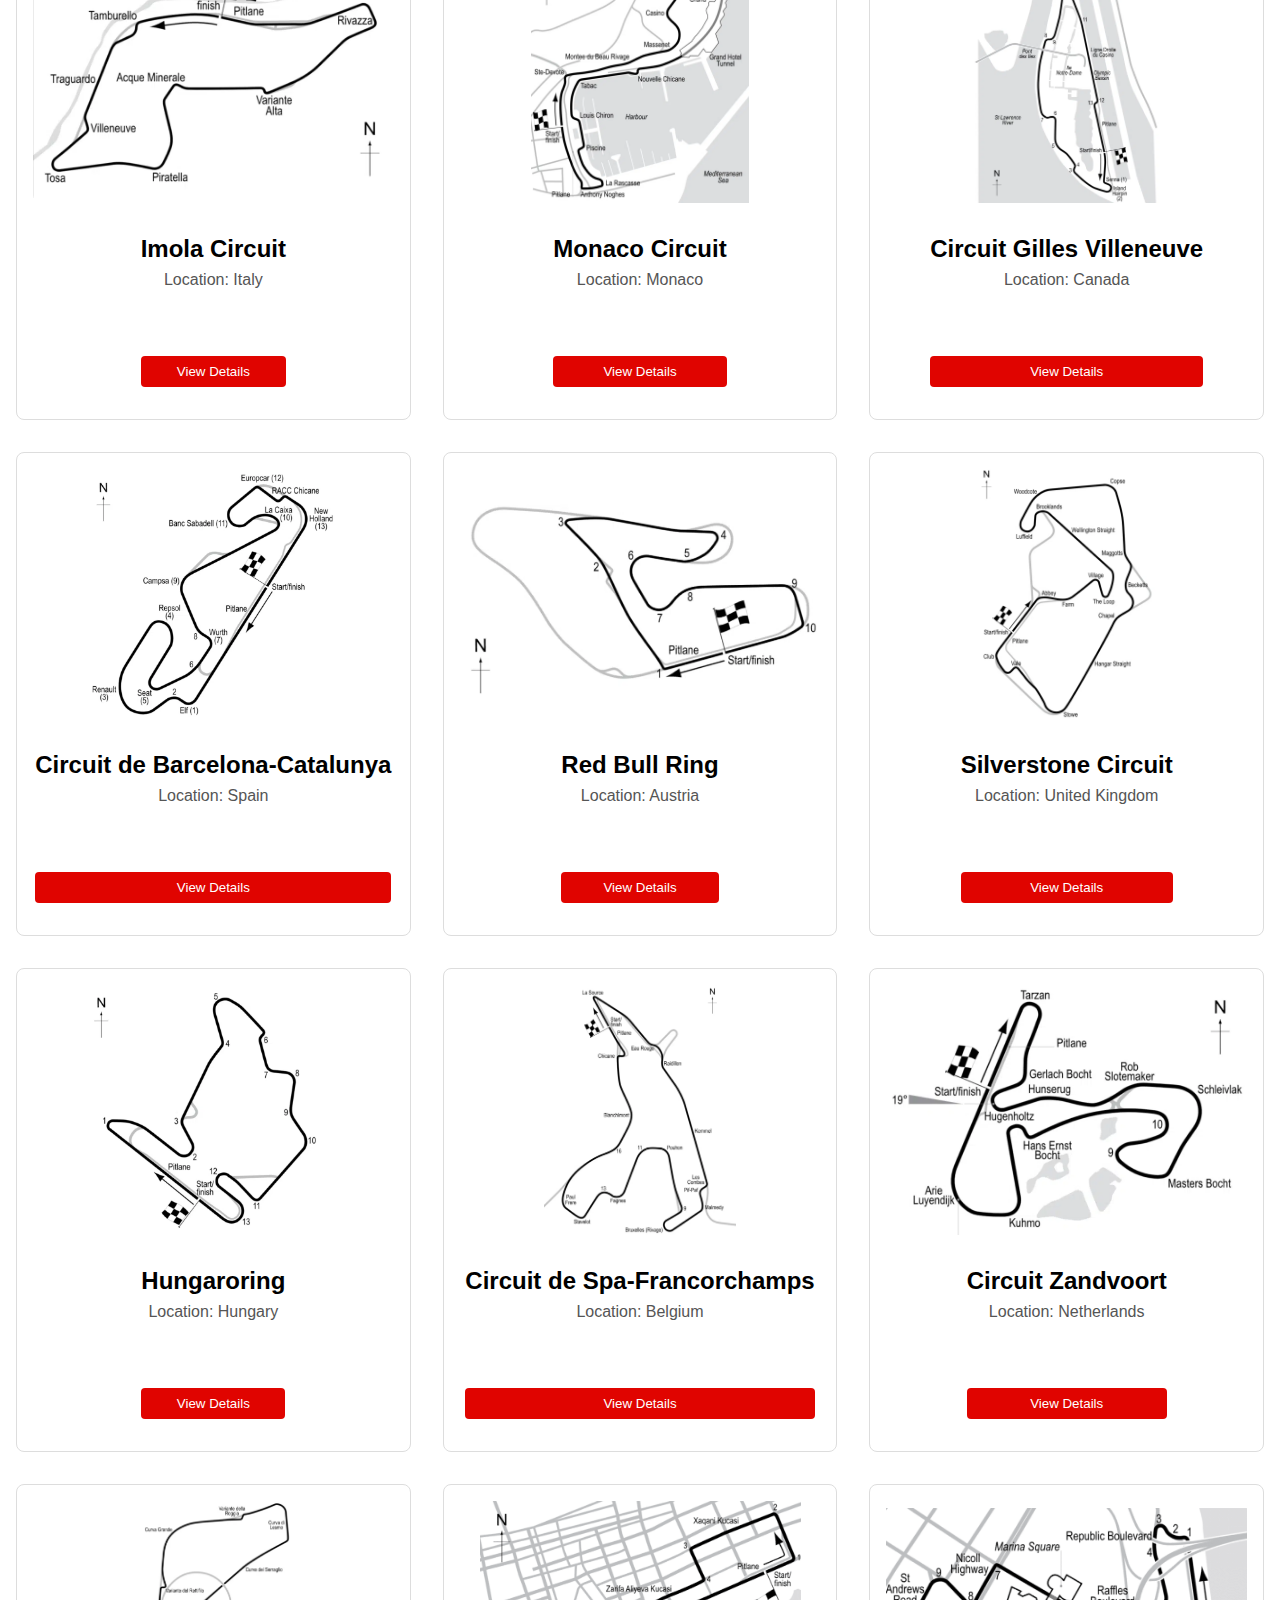
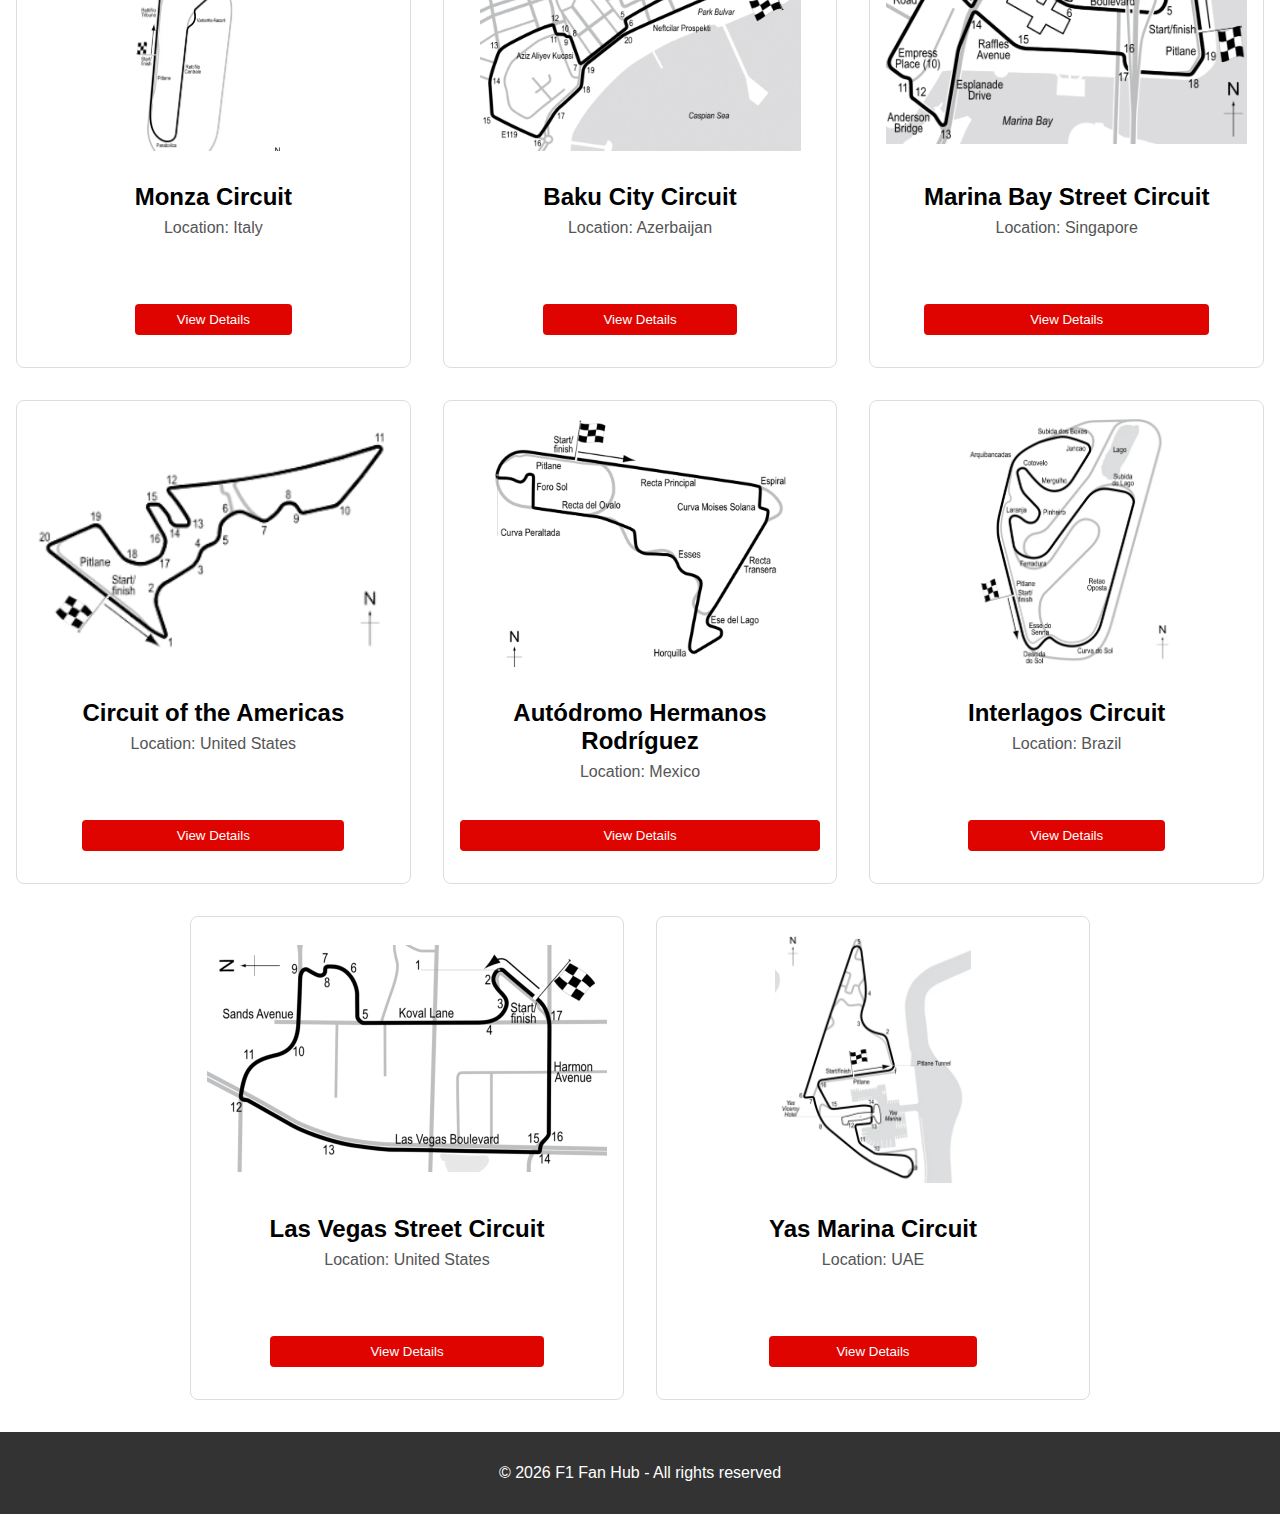
==== commit c64b6bee: "Update footer to display current year dynamically across all HTML pages" ====
--- a/circuits.html
+++ b/circuits.html
@@ -1,18 +1,17 @@
 <!DOCTYPE html>
 <html lang="en">
   <head>
-    <meta charset="UTF-8" />
-    <meta name="viewport" content="width=device-width, initial-scale=1.0" />
+    <meta charset="UTF-8">
+    <meta name="viewport" content="width=device-width, initial-scale=1.0">
     <title>Circuits</title>
-    <link rel="stylesheet" href="styles/circuits.css" />
+    <link rel="stylesheet" href="styles/circuits.css">
 
     <script src="script/circuits.js"></script>
   </head>
   <body>
-    <!-- HEADER -->
     <header>
       <a href="index.html">
-        <img src="images/f1_logo.png" alt="F1 Logo" class="logo" />
+        <img src="images/f1_logo.png" alt="F1 Logo" class="logo">
       </a>
       <nav>
         <ul class="menu">
@@ -29,9 +28,7 @@
       </nav>
     </header>
 
-    <!-- MAIN CONTENT -->
     <main>
-      <!-- General Information Section -->
       <section class="general-info">
         <h1>About F1 Circuits</h1>
         <p>
@@ -43,20 +40,18 @@
         </p>
       </section>
 
-      <!-- Circuits Grid -->
       <section class="circuits">
         <div id="circuits-grid" class="grid">
-          <!-- Dynamic content populated with JavaScript -->
         </div>
         <div id="circuit-details" class="circuit-details"></div>
       </section>
     </main>
 
-    <!-- FOOTER -->
+    
     <footer>
-      <p>© 2024 F1 Fan Hub - All rights reserved</p>
-    </footer>
-
-    <!-- JavaScript -->
+  <p>© <span id="current-year"></span> F1 Fan Hub - All rights reserved</p>
+  <script>
+    document.getElementById('current-year').textContent = new Date().getFullYear();
+  </script>
   </body>
 </html>
--- a/styles/circuits.css
+++ b/styles/circuits.css
@@ -1,4 +1,3 @@
-/* General styles */
 html,
 body {
   height: 100%;
@@ -24,7 +23,6 @@
   flex: 1;
 }
 
-/* Footer */
 footer {
   background: #333;
   color: white;
@@ -53,7 +51,6 @@
   color: white;
 }
 
-/* Circuits Section */
 .circuits {
   display: flex;
   flex-direction: column;
@@ -76,7 +73,7 @@
   flex-direction: column;
   align-items: center;
   gap: 1rem;
-  height: 450px; /* Fixed height for consistency */
+  height: 450px;
   justify-content: space-between;
 }
 
@@ -87,10 +84,10 @@
 
 .circuit-image {
   width: 100%;
-  height: 250px; /* Fixed height for images */
+  height: 250px; 
   object-fit: contain;
   border-radius: 8px;
-  margin-bottom: 0; /* Remove margin since we're using flex */
+  margin-bottom: 0;  
 }
 
 .circuit-info-wrapper {
@@ -155,7 +152,7 @@
   border-radius: 4px;
   cursor: pointer;
   margin-top: 1rem;
-  margin-top: auto; /* Push button to bottom */
+  margin-top: auto;  
 }
 
 .btn:hover {
@@ -325,7 +322,6 @@
   margin: 1rem 0;
 }
 
-/* Responsive adjustments */
 @media (max-width: 768px) {
   .circuit-card {
     min-width: 100%;
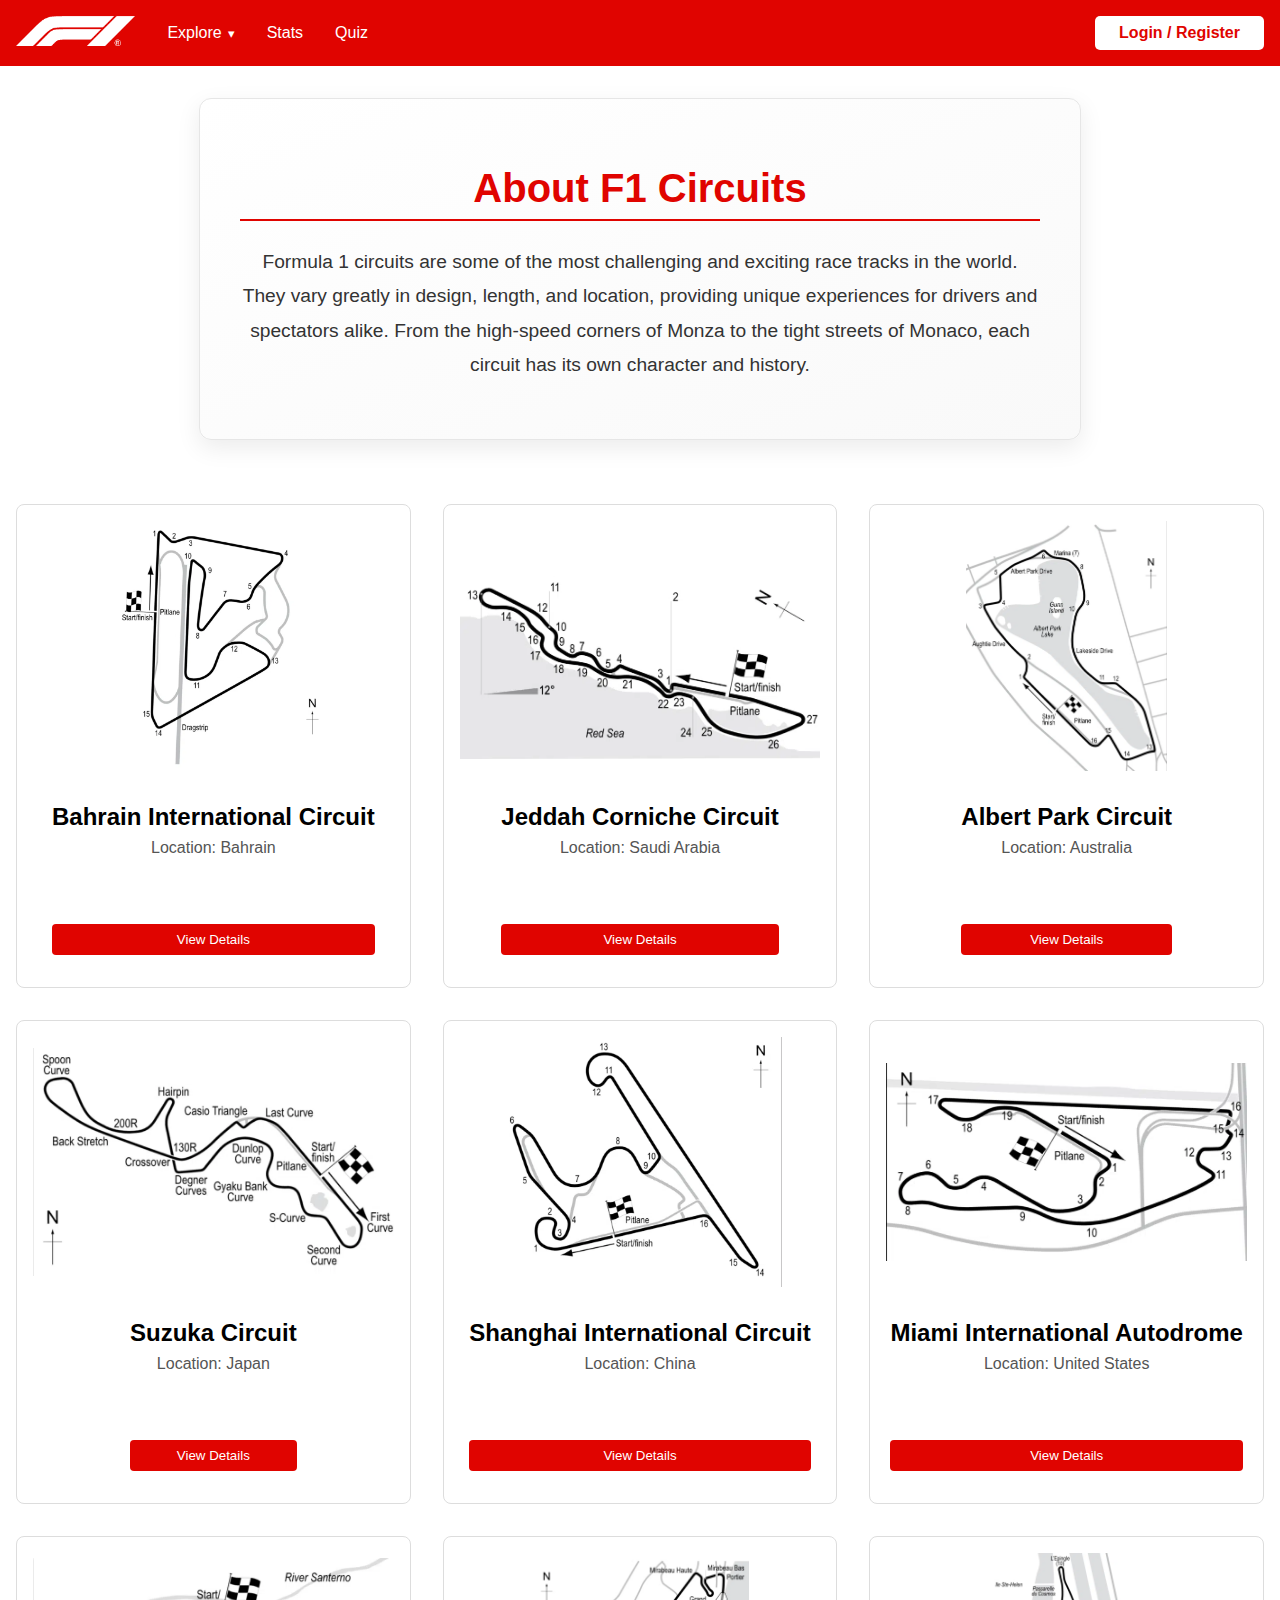
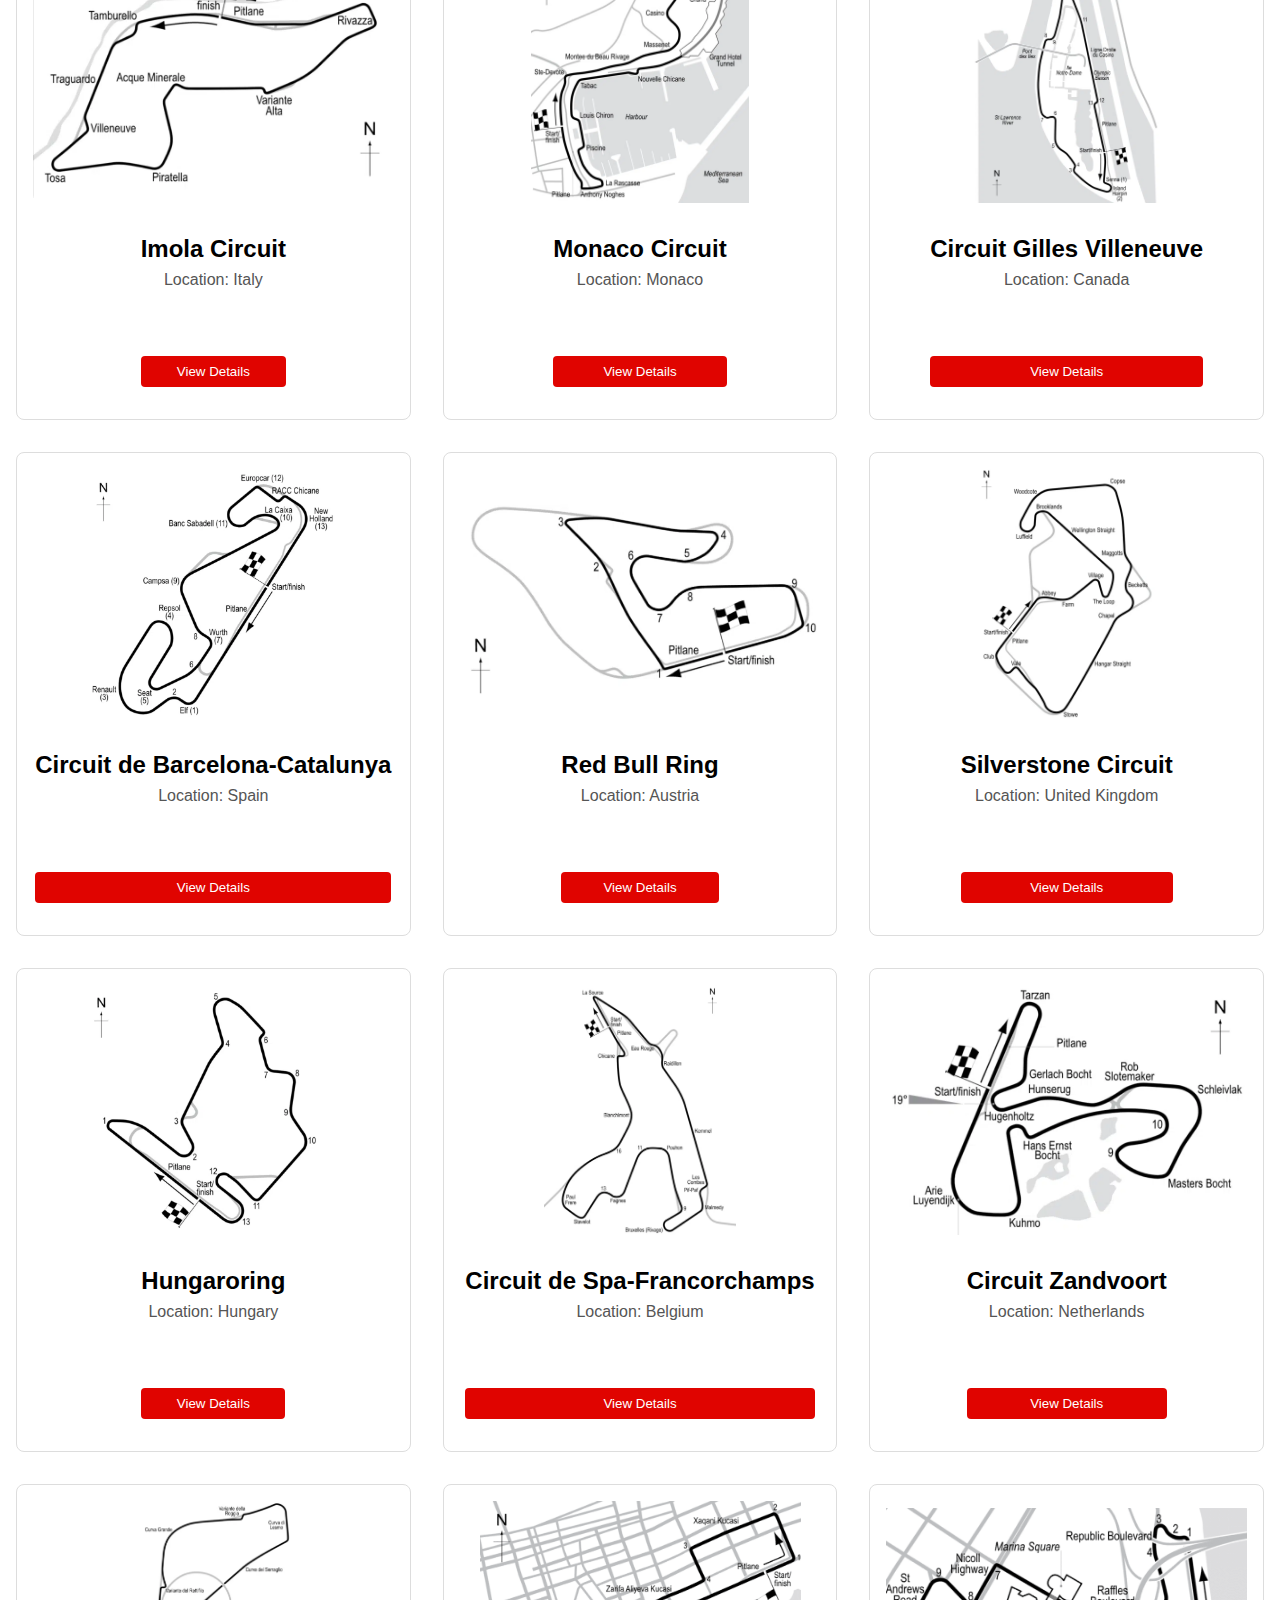
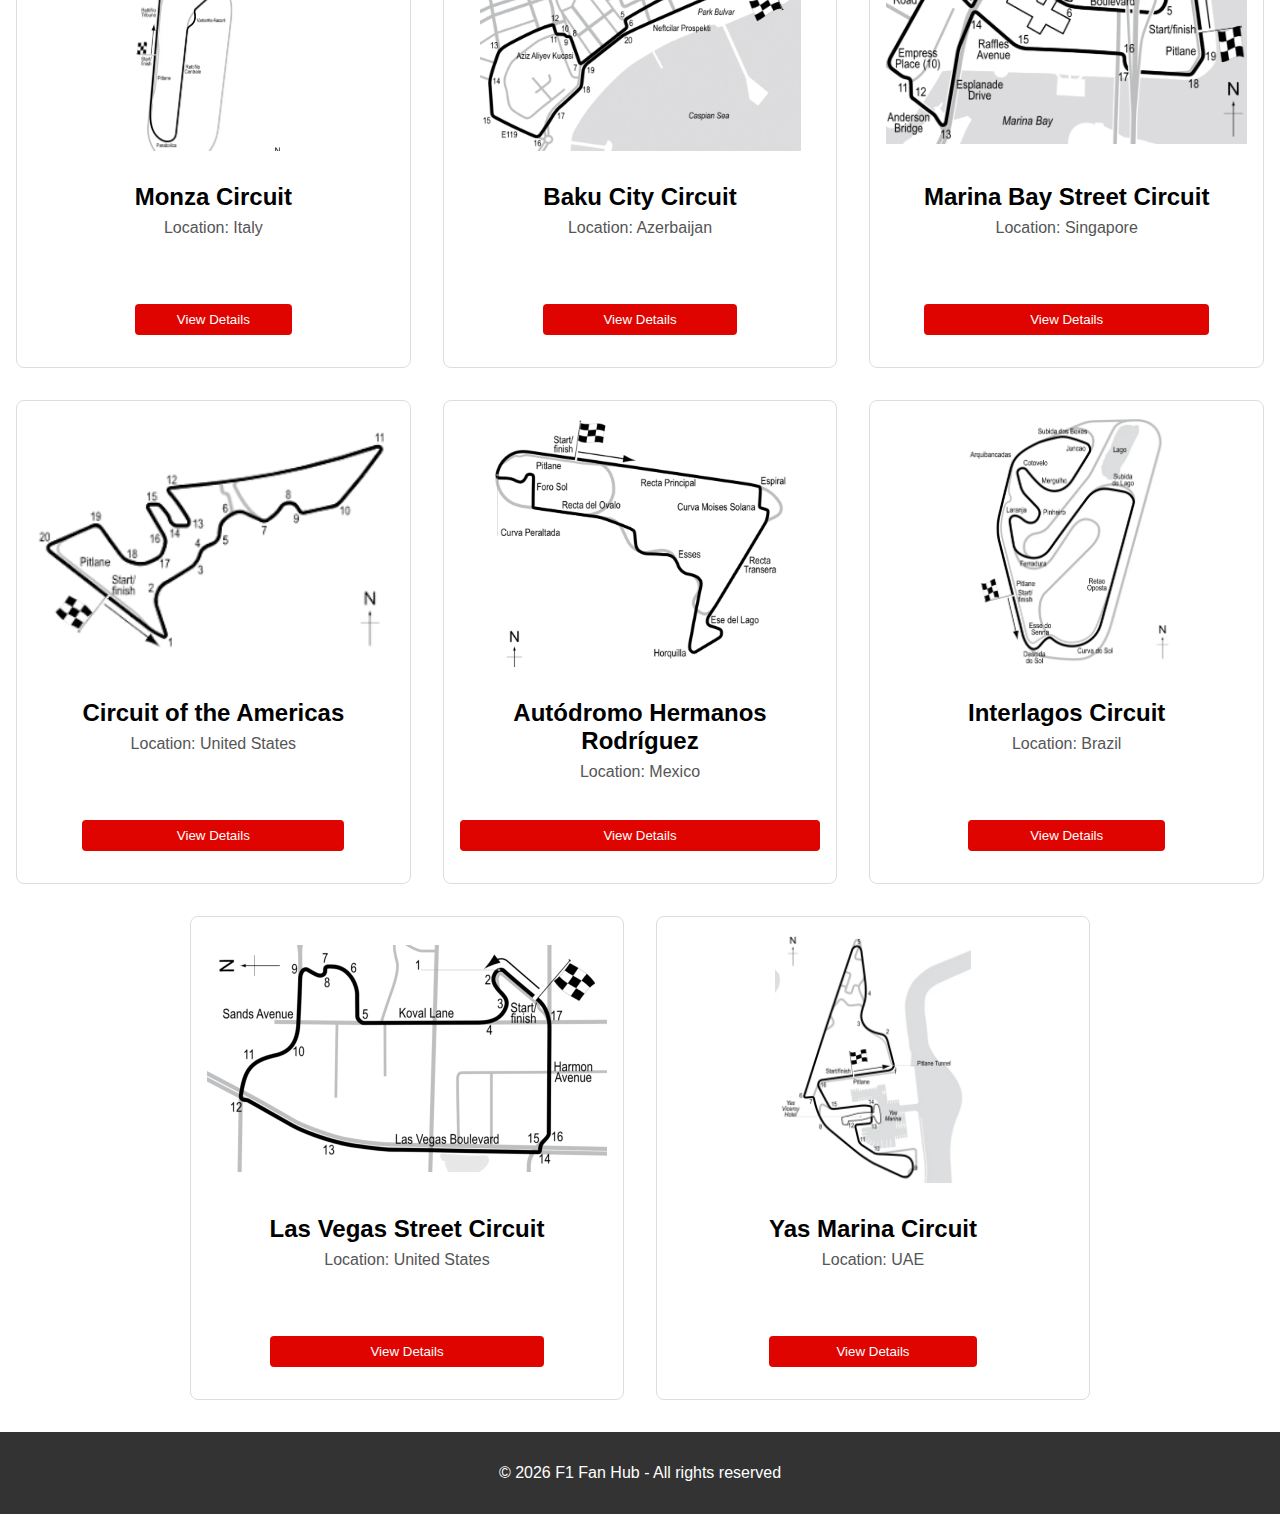
==== commit d3e78493: "Implement user login/logout functionality and enhance header layout across multiple pages" ====
--- a/circuits.html
+++ b/circuits.html
@@ -5,27 +5,28 @@
     <meta name="viewport" content="width=device-width, initial-scale=1.0">
     <title>Circuits</title>
     <link rel="stylesheet" href="styles/circuits.css">
-
-    <script src="script/circuits.js"></script>
   </head>
   <body>
     <header>
-      <a href="index.html">
-        <img src="images/f1_logo.png" alt="F1 Logo" class="logo">
-      </a>
-      <nav>
-        <ul class="menu">
-          <li class="dropdown">
-            <a href="#">Explore</a>
-            <ul class="dropdown-menu">
-              <li><a href="teams.html">Teams & Drivers</a></li>
-              <li><a href="circuits.html">Circuits</a></li>
-            </ul>
-          </li>
-          <li><a href="stats.html">Stats</a></li>
-          <li><a href="quiz.html">Quiz</a></li>
-        </ul>
-      </nav>
+      <div class="header-content">
+        <a href="index.html">
+          <img src="images/f1_logo.png" alt="F1 Logo" class="logo">
+        </a>
+        <nav>
+          <ul class="menu">
+            <li class="dropdown">
+              <a href="#">Explore</a>
+              <ul class="dropdown-menu">
+                <li><a href="teams.html">Teams & Drivers</a></li>
+                <li><a href="circuits.html">Circuits</a></li>
+              </ul>
+            </li>
+            <li><a href="stats.html">Stats</a></li>
+            <li><a href="quiz.html">Quiz</a></li>
+          </ul>
+        </nav>
+      </div>
+      <a href="login.html" class="login-button">Login / Register</a>
     </header>
 
     <main>
@@ -53,5 +54,7 @@
   <script>
     document.getElementById('current-year').textContent = new Date().getFullYear();
   </script>
+    <script src="script/circuits.js"></script>
+    <script src="script/index.js"></script>
   </body>
 </html>
--- a/styles/circuits.css
+++ b/styles/circuits.css
@@ -14,9 +14,73 @@
 header {
   display: flex;
   align-items: center;
+  justify-content: space-between;
   background: #e00400;
   color: white;
   padding: 1rem;
+}
+
+.header-content {
+  display: flex;
+  align-items: center;
+}
+
+.login-button {
+  background: white;
+  color: #e00400;
+  padding: 0.5rem 1.5rem;
+  border: none;
+  border-radius: 5px;
+  font-weight: bold;
+  text-decoration: none;
+  transition: background-color 0.2s;
+}
+
+.login-button:hover {
+  background: #f0f0f0;
+}
+
+.username-display {
+  background: white;
+  color: #e00400;
+  font-weight: bold;
+  padding: 0.5rem 1.5rem;
+  border-radius: 5px;
+  position: relative;
+  cursor: pointer;
+  transition: all 0.2s ease;
+}
+
+.username-display:hover {
+  background: #f0f0f0;
+  transform: translateY(-2px);
+}
+
+.username-display::after {
+  content: "▾";
+  margin-left: 6px;
+  font-size: 0.8em;
+}
+
+.username-display::before {
+  content: "Click to logout";
+  position: absolute;
+  bottom: -30px;
+  left: 50%;
+  transform: translateX(-50%);
+  background: rgba(0, 0, 0, 0.8);
+  color: white;
+  padding: 5px 10px;
+  border-radius: 4px;
+  font-size: 0.8em;
+  white-space: nowrap;
+  opacity: 0;
+  transition: opacity 0.2s ease;
+  pointer-events: none;
+}
+
+.username-display:hover::before {
+  opacity: 1;
 }
 
 main {
@@ -347,6 +411,15 @@
     flex-wrap: wrap;
     justify-content: center;
   }
+
+  .header-content {
+    flex-direction: column;
+    width: 100%;
+  }
+  
+  .login-button {
+    margin-top: 1rem;
+  }
 }
 
 @media (max-width: 480px) {
